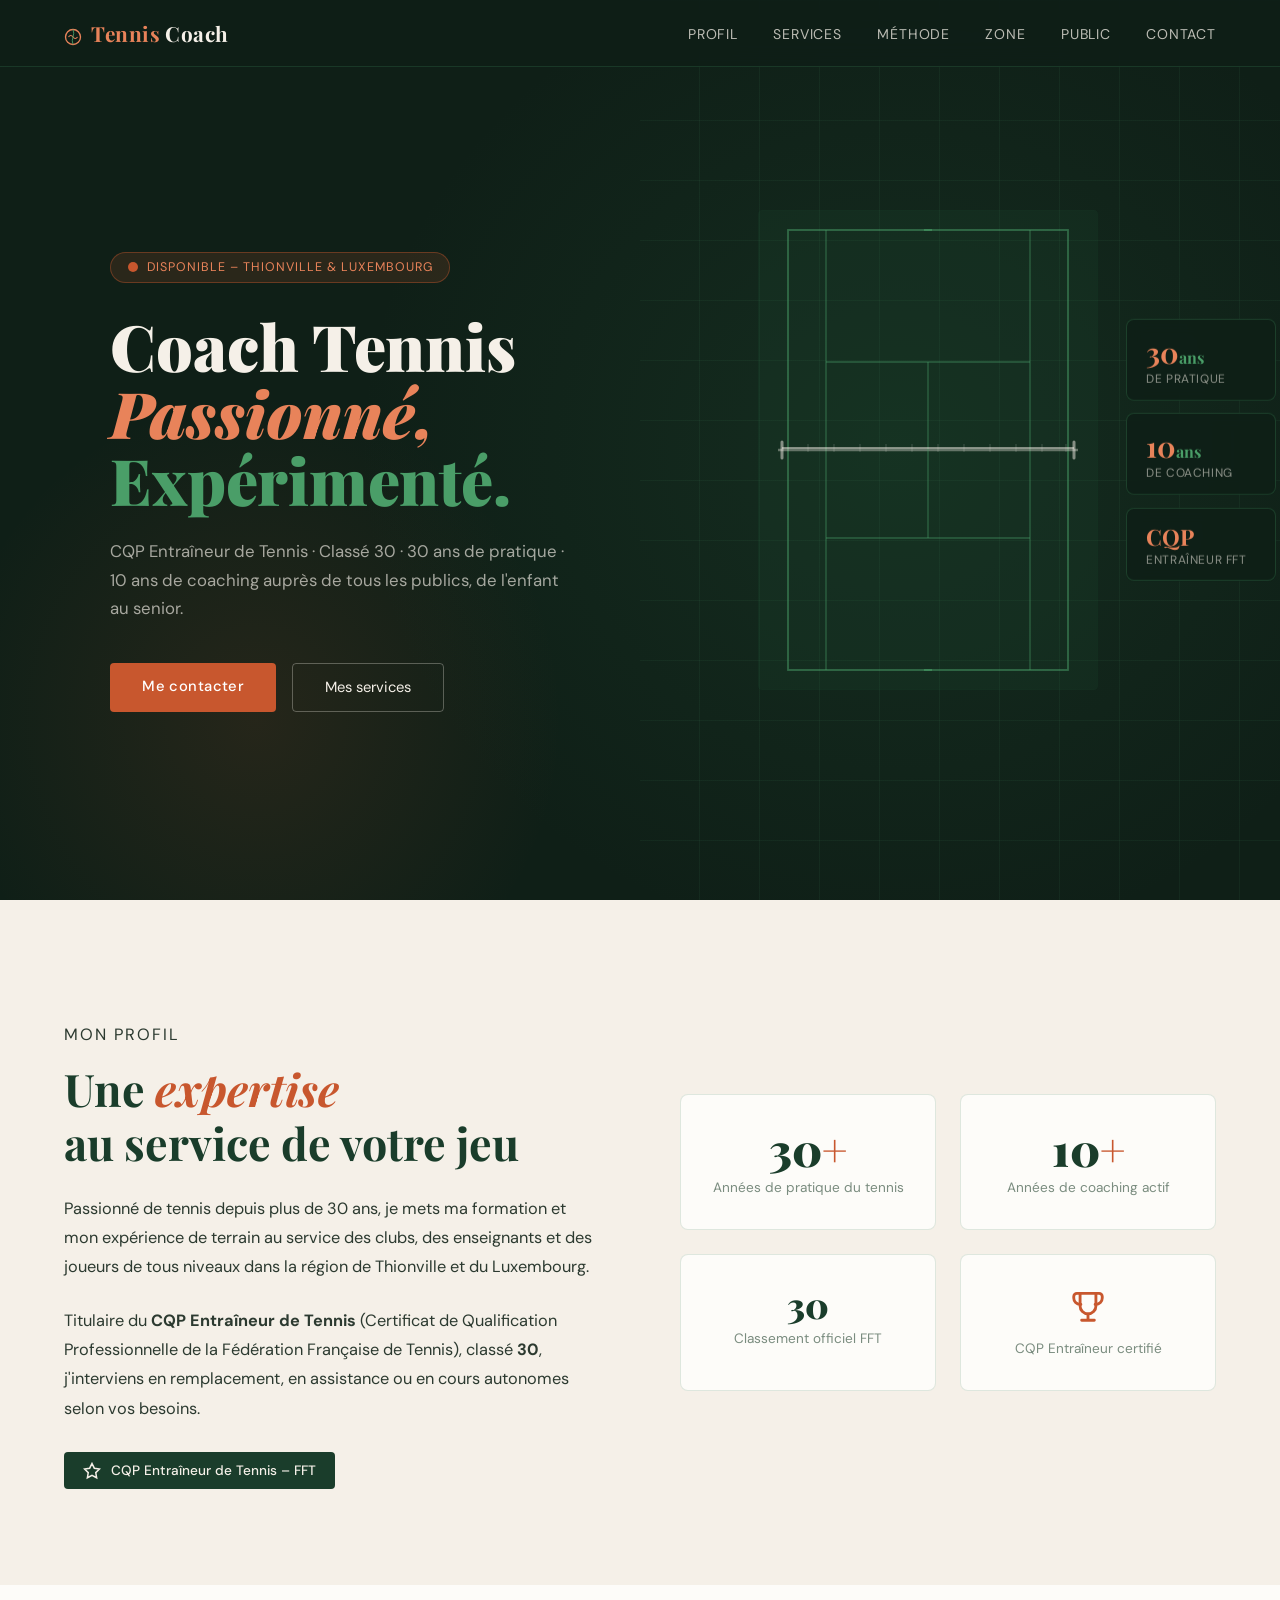
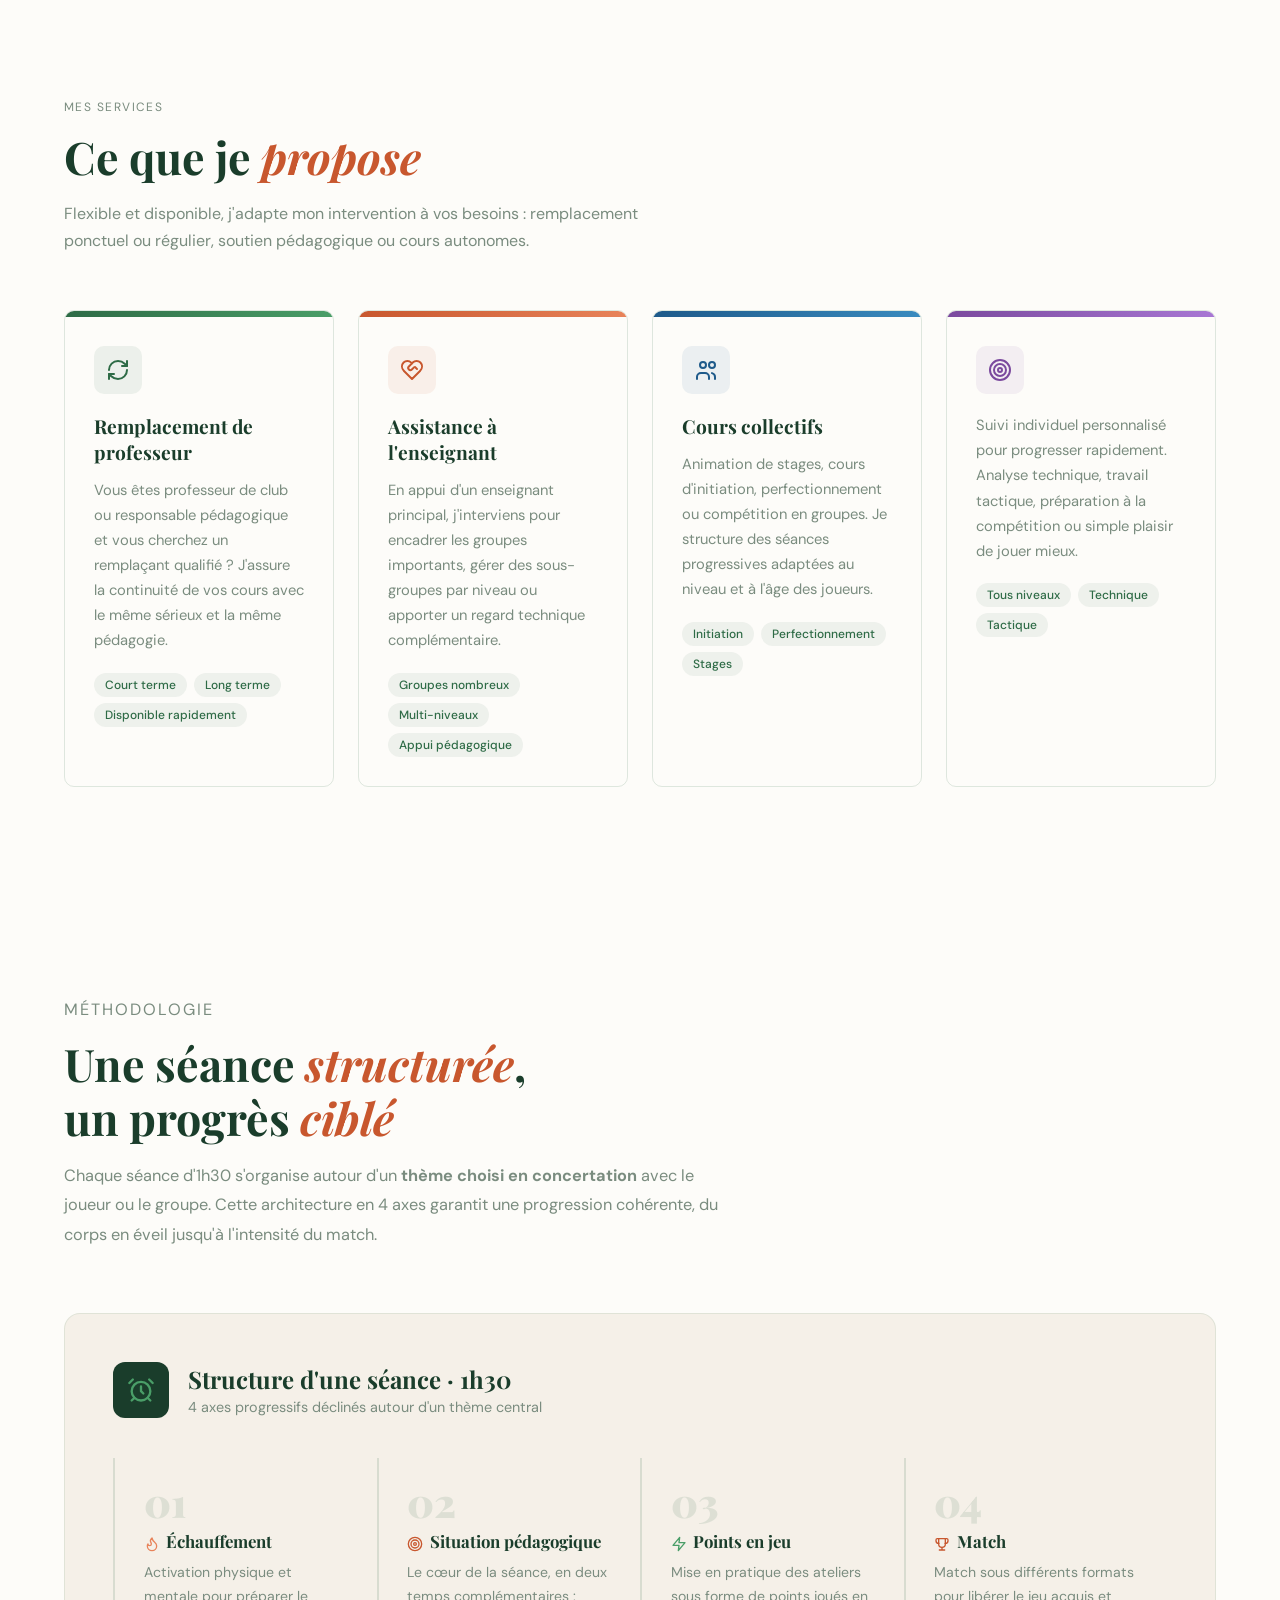
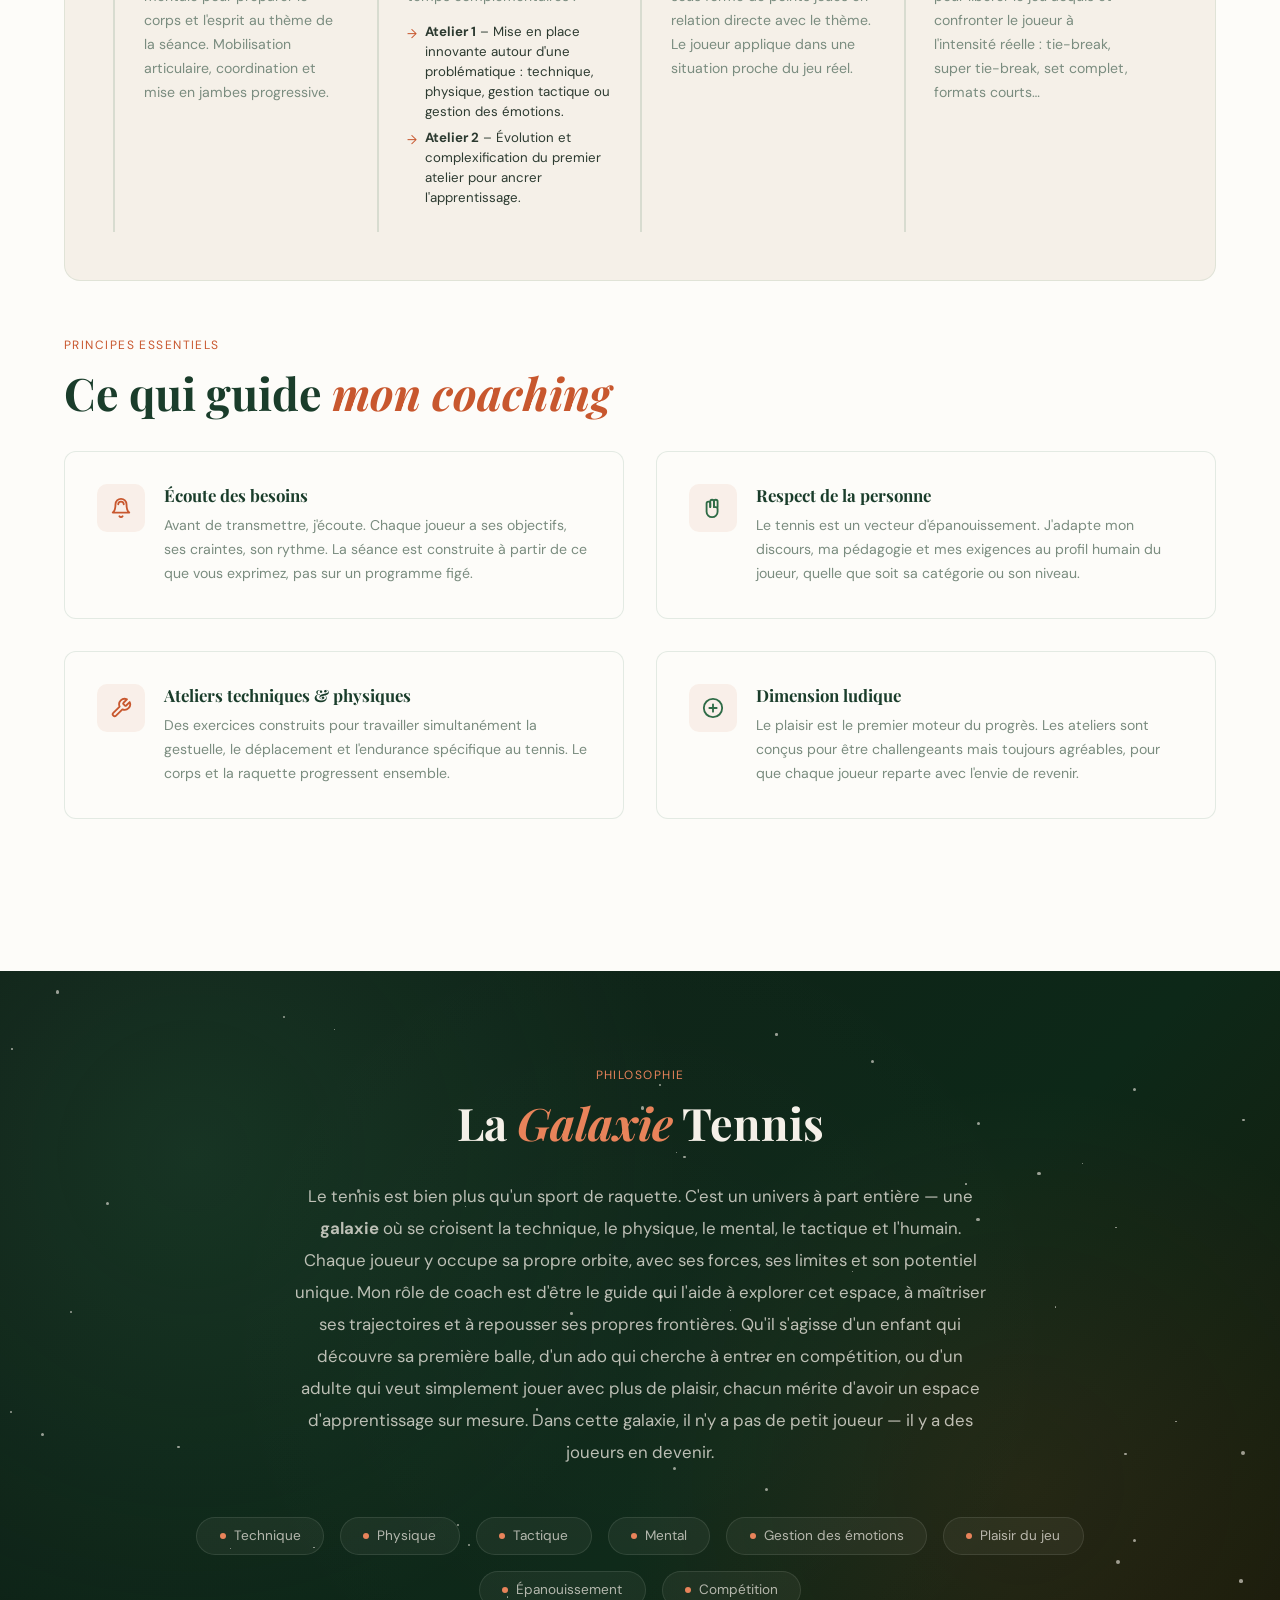
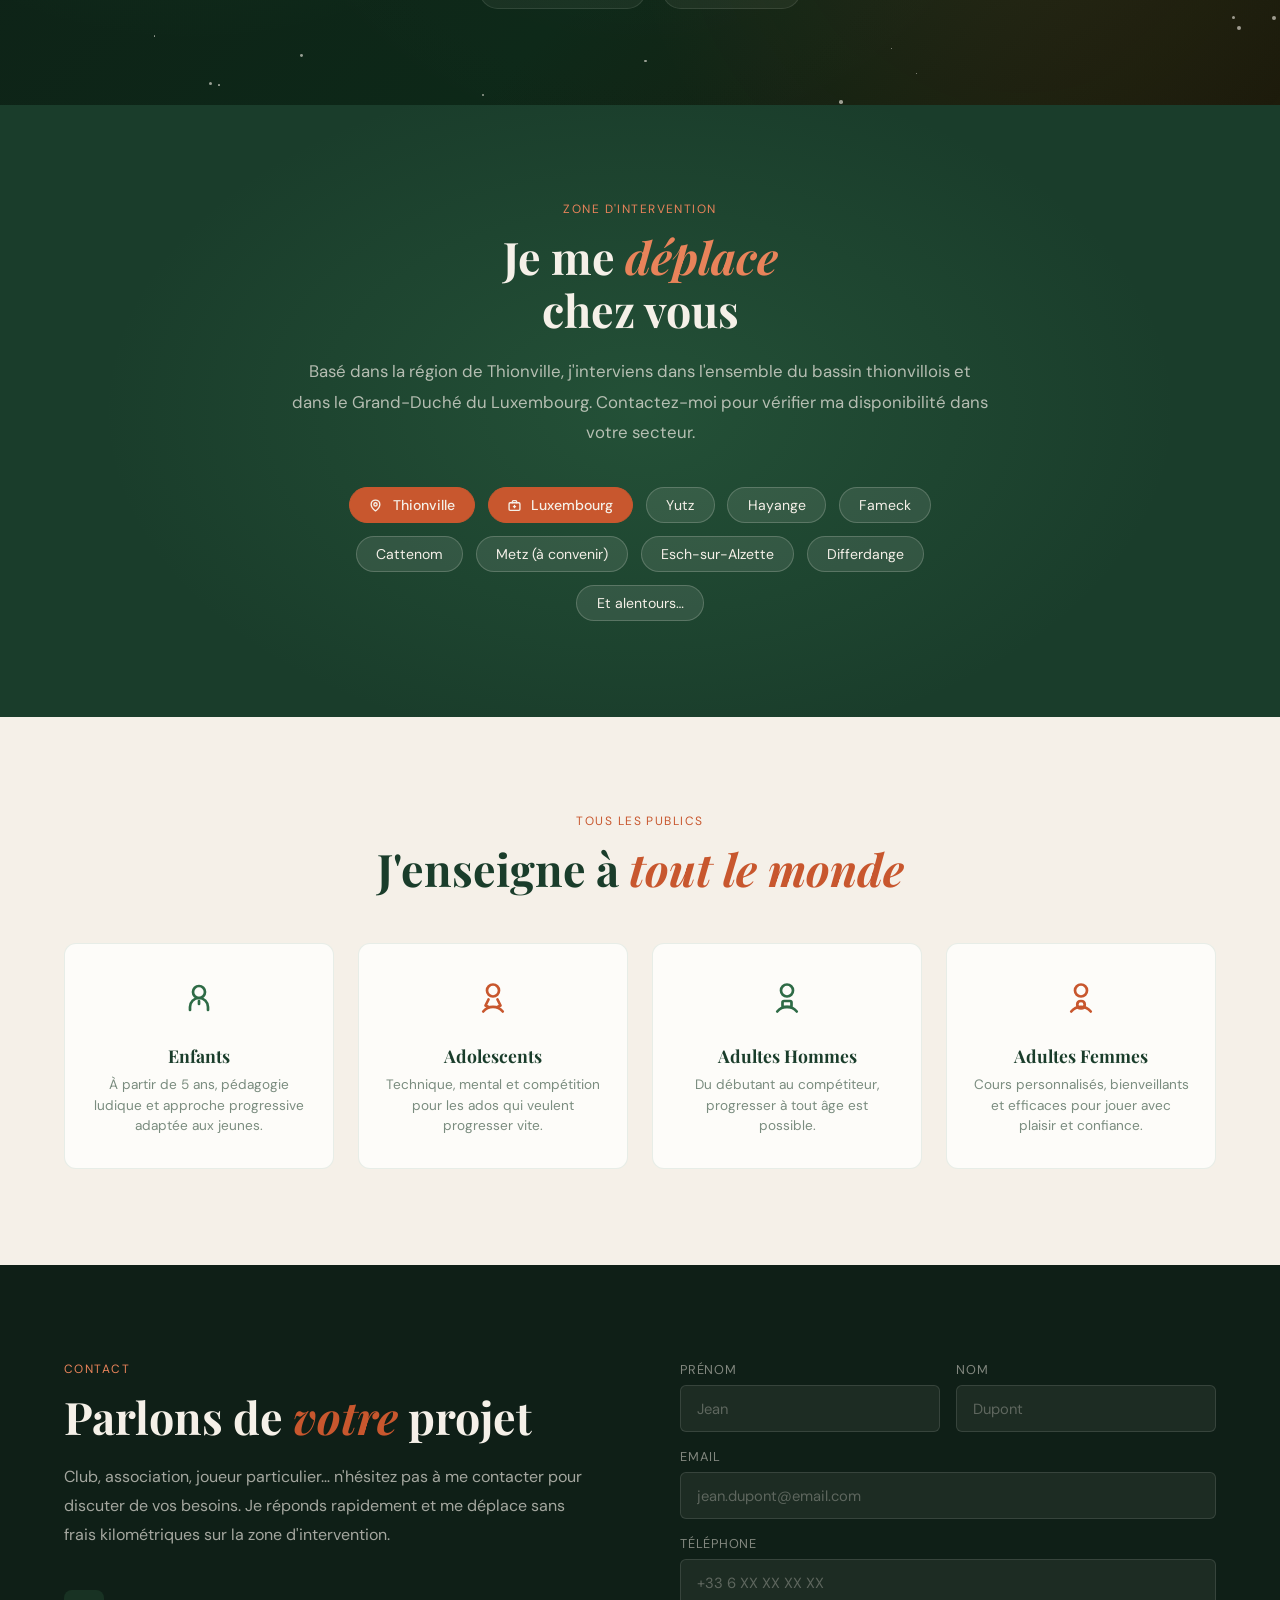
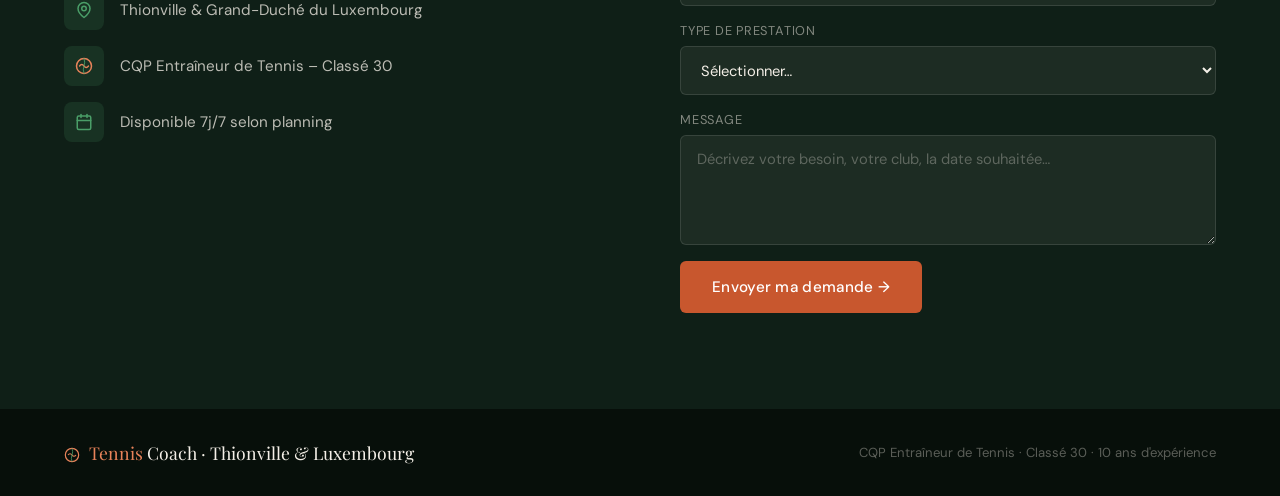
==== coach-tennis .html @ 6a5c9e7c "Add files via upload" ====
<!DOCTYPE html>
<html lang="fr">
<head>
<meta charset="UTF-8">
<meta name="viewport" content="width=device-width, initial-scale=1.0">
<title>Coach Tennis – Thionville & Luxembourg</title>
<link rel="preconnect" href="https://fonts.googleapis.com">
<link href="https://fonts.googleapis.com/css2?family=Playfair+Display:wght@400;700;900&family=DM+Sans:wght@300;400;500&display=swap" rel="stylesheet">
<style>
  :root {
    --green: #1a3d2b;
    --green-mid: #2e6b46;
    --green-light: #4a9e68;
    --clay: #c8572e;
    --clay-light: #e8835a;
    --cream: #f5f0e8;
    --white: #fdfcf9;
    --dark: #0f1f17;
    --text: #2c3a30;
    --muted: #7a8c7f;
  }

  * { margin: 0; padding: 0; box-sizing: border-box; }

  html { scroll-behavior: smooth; }

  body {
    font-family: 'DM Sans', sans-serif;
    background: var(--white);
    color: var(--text);
    overflow-x: hidden;
  }

  /* ── NAV ── */
  nav {
    position: fixed; top: 0; left: 0; right: 0; z-index: 100;
    display: flex; align-items: center; justify-content: space-between;
    padding: 1.2rem 5%;
    background: rgba(15, 31, 23, 0.92);
    backdrop-filter: blur(12px);
    border-bottom: 1px solid rgba(74,158,104,0.2);
  }
  .nav-logo {
    font-family: 'Playfair Display', serif;
    font-size: 1.3rem; font-weight: 700;
    color: var(--cream); letter-spacing: 0.02em;
  }
  .nav-logo span { color: var(--clay-light); }
  .nav-links { display: flex; gap: 2.2rem; list-style: none; }
  .nav-links a {
    color: rgba(245,240,232,0.75);
    text-decoration: none; font-size: 0.88rem;
    letter-spacing: 0.06em; text-transform: uppercase;
    transition: color .25s;
  }
  .nav-links a:hover { color: var(--clay-light); }

  /* ── HERO ── */
  .hero {
    min-height: 100vh;
    background: var(--dark);
    display: grid; grid-template-columns: 1fr 1fr;
    align-items: center; overflow: hidden;
    position: relative;
  }
  .hero::before {
    content: '';
    position: absolute; inset: 0;
    background:
      radial-gradient(ellipse 60% 80% at 70% 50%, rgba(46,107,70,0.18) 0%, transparent 70%),
      radial-gradient(ellipse 40% 60% at 20% 80%, rgba(200,87,46,0.12) 0%, transparent 60%);
  }
  /* Court lines decoration */
  .hero::after {
    content: '';
    position: absolute; right: 0; top: 0; bottom: 0; width: 50%;
    background:
      repeating-linear-gradient(0deg, transparent, transparent 59px, rgba(74,158,104,0.08) 59px, rgba(74,158,104,0.08) 60px),
      repeating-linear-gradient(90deg, transparent, transparent 59px, rgba(74,158,104,0.08) 59px, rgba(74,158,104,0.08) 60px);
  }

  .hero-content {
    padding: 8rem 5% 4rem 8%;
    position: relative; z-index: 2;
  }
  .hero-badge {
    display: inline-flex; align-items: center; gap: 0.5rem;
    background: rgba(200,87,46,0.15);
    border: 1px solid rgba(200,87,46,0.4);
    color: var(--clay-light);
    padding: 0.4rem 1rem; border-radius: 100px;
    font-size: 0.78rem; letter-spacing: 0.08em; text-transform: uppercase;
    margin-bottom: 1.8rem;
    animation: fadeUp 0.8s ease both;
  }
  .hero-title {
    font-family: 'Playfair Display', serif;
    font-size: clamp(2.8rem, 5vw, 5rem);
    font-weight: 900; line-height: 1.05;
    color: var(--cream);
    animation: fadeUp 0.9s 0.1s ease both;
  }
  .hero-title .accent { color: var(--clay-light); font-style: italic; }
  .hero-title .line2 { color: var(--green-light); }

  .hero-sub {
    margin-top: 1.5rem;
    color: rgba(245,240,232,0.65);
    font-size: 1.05rem; line-height: 1.7; max-width: 460px;
    animation: fadeUp 1s 0.2s ease both;
  }
  .hero-cta {
    margin-top: 2.5rem; display: flex; gap: 1rem; flex-wrap: wrap;
    animation: fadeUp 1.1s 0.3s ease both;
  }
  .btn-primary {
    background: var(--clay);
    color: #fff; padding: 0.85rem 2rem;
    border-radius: 4px; text-decoration: none;
    font-size: 0.92rem; font-weight: 500;
    letter-spacing: 0.03em;
    transition: background .25s, transform .2s;
    border: none; cursor: pointer;
  }
  .btn-primary:hover { background: var(--clay-light); transform: translateY(-2px); }
  .btn-secondary {
    background: transparent;
    border: 1px solid rgba(245,240,232,0.3);
    color: var(--cream); padding: 0.85rem 2rem;
    border-radius: 4px; text-decoration: none;
    font-size: 0.92rem; font-weight: 400;
    transition: border-color .25s, background .25s;
  }
  .btn-secondary:hover { border-color: var(--green-light); background: rgba(74,158,104,0.1); }

  .hero-visual {
    position: relative; z-index: 2;
    display: flex; justify-content: center; align-items: center;
    padding: 4rem 5%;
  }
  .hero-court {
    width: 340px; height: 480px;
    border-radius: 4px;
    position: relative;
    animation: fadeIn 1.2s 0.4s ease both;
    overflow: hidden;
  }
  .stat-cards {
    position: absolute; right: -60px; top: 50%;
    transform: translateY(-50%);
    display: flex; flex-direction: column; gap: 0.8rem;
  }
  .stat-card {
    background: rgba(15,31,23,0.85);
    border: 1px solid rgba(74,158,104,0.25);
    padding: 0.8rem 1.2rem; border-radius: 8px;
    backdrop-filter: blur(8px);
    min-width: 150px;
    animation: slideLeft 0.8s ease both;
  }
  .stat-card:nth-child(2) { animation-delay: 0.15s; }
  .stat-card:nth-child(3) { animation-delay: 0.3s; }
  .stat-num {
    font-family: 'Playfair Display', serif;
    font-size: 1.8rem; font-weight: 700;
    color: var(--clay-light);
  }
  .stat-label {
    font-size: 0.75rem; color: rgba(245,240,232,0.55);
    text-transform: uppercase; letter-spacing: 0.05em;
  }

  /* ── SECTION BASE ── */
  section { padding: 6rem 5%; }

  .section-label {
    font-size: 0.75rem; text-transform: uppercase;
    letter-spacing: 0.12em; color: var(--clay);
    margin-bottom: 0.8rem;
  }
  .section-title {
    font-family: 'Playfair Display', serif;
    font-size: clamp(2rem, 3.5vw, 3rem);
    font-weight: 700; line-height: 1.2;
    color: var(--green);
  }
  .section-title em { color: var(--clay); font-style: italic; }

  /* ── ABOUT ── */
  .about {
    background: var(--cream);
    display: grid; grid-template-columns: 1fr 1fr;
    gap: 5rem; align-items: center;
  }
  .about-text p {
    margin-top: 1.5rem; line-height: 1.8;
    color: var(--text); font-size: 1.02rem;
  }
  .diplome-badge {
    display: inline-flex; align-items: center; gap: 0.6rem;
    background: var(--green);
    color: var(--cream); padding: 0.6rem 1.2rem;
    border-radius: 4px; font-size: 0.85rem; font-weight: 500;
    margin-top: 1.8rem;
  }
  .diplome-badge svg { flex-shrink: 0; }

  .about-stats {
    display: grid; grid-template-columns: 1fr 1fr; gap: 1.5rem;
  }
  .about-stat {
    background: var(--white);
    border: 1px solid rgba(46,107,70,0.15);
    padding: 2rem 1.5rem; border-radius: 8px;
    text-align: center;
    transition: transform .25s, box-shadow .25s;
  }
  .about-stat:hover {
    transform: translateY(-4px);
    box-shadow: 0 12px 30px rgba(46,107,70,0.12);
  }
  .about-stat-num {
    font-family: 'Playfair Display', serif;
    font-size: 2.8rem; font-weight: 900;
    color: var(--green); line-height: 1;
  }
  .about-stat-unit { color: var(--clay); }
  .about-stat-desc {
    margin-top: 0.4rem; font-size: 0.85rem;
    color: var(--muted); line-height: 1.4;
  }

  /* ── SERVICES ── */
  .services { background: var(--white); }
  .services-intro { max-width: 600px; margin-bottom: 3.5rem; }
  .services-intro p { margin-top: 1rem; color: var(--muted); line-height: 1.7; }

  .services-grid {
    display: grid;
    grid-template-columns: repeat(auto-fit, minmax(260px, 1fr));
    gap: 1.5rem;
  }
  .service-card {
    border: 1px solid rgba(46,107,70,0.15);
    border-radius: 10px; overflow: hidden;
    transition: transform .3s, box-shadow .3s;
    position: relative;
  }
  .service-card:hover {
    transform: translateY(-6px);
    box-shadow: 0 20px 40px rgba(15,31,23,0.1);
  }
  .service-card-top {
    height: 6px;
    background: linear-gradient(90deg, var(--green-mid), var(--green-light));
  }
  .service-card:nth-child(2) .service-card-top {
    background: linear-gradient(90deg, var(--clay), var(--clay-light));
  }
  .service-card:nth-child(3) .service-card-top {
    background: linear-gradient(90deg, #1e5a8a, #3a8bbf);
  }
  .service-card:nth-child(4) .service-card-top {
    background: linear-gradient(90deg, #7b4a9e, #a877d4);
  }
  .service-card-body { padding: 1.8rem; }
  .service-icon {
    width: 48px; height: 48px; border-radius: 10px;
    background: rgba(46,107,70,0.08);
    display: flex; align-items: center; justify-content: center;
    font-size: 1.4rem; margin-bottom: 1.2rem;
  }
  .service-card:nth-child(2) .service-icon { background: rgba(200,87,46,0.08); }
  .service-card:nth-child(3) .service-icon { background: rgba(30,90,138,0.08); }
  .service-card:nth-child(4) .service-icon { background: rgba(123,74,158,0.08); }
  .service-name {
    font-family: 'Playfair Display', serif;
    font-size: 1.2rem; font-weight: 700;
    color: var(--green); margin-bottom: 0.8rem;
  }
  .service-desc { font-size: 0.92rem; color: var(--muted); line-height: 1.7; }
  .service-tags {
    display: flex; flex-wrap: wrap; gap: 0.4rem;
    margin-top: 1.2rem;
  }
  .tag {
    background: rgba(46,107,70,0.07);
    color: var(--green-mid);
    padding: 0.25rem 0.7rem; border-radius: 100px;
    font-size: 0.75rem; font-weight: 500;
  }

  /* ── ZONE ── */
  .zone {
    background: var(--green);
    color: var(--cream);
    text-align: center;
    position: relative; overflow: hidden;
  }
  .zone::before {
    content: '';
    position: absolute; inset: 0;
    background: radial-gradient(ellipse 60% 80% at 50% 50%, rgba(74,158,104,0.2), transparent 70%);
  }
  .zone .section-title { color: var(--cream); }
  .zone .section-title em { color: var(--clay-light); }
  .zone-content { position: relative; z-index: 1; max-width: 700px; margin: 0 auto; }
  .zone-desc {
    margin-top: 1.2rem; color: rgba(245,240,232,0.7);
    line-height: 1.8; font-size: 1.05rem;
  }
  .zone-cities {
    display: flex; flex-wrap: wrap; justify-content: center;
    gap: 0.8rem; margin-top: 2.5rem;
  }
  .city-pill {
    background: rgba(245,240,232,0.1);
    border: 1px solid rgba(245,240,232,0.2);
    color: var(--cream); padding: 0.5rem 1.2rem;
    border-radius: 100px; font-size: 0.88rem;
    display: flex; align-items: center; gap: 0.4rem;
    transition: background .2s;
  }
  .city-pill:hover { background: rgba(245,240,232,0.18); }
  .city-pill.featured {
    background: var(--clay);
    border-color: var(--clay);
    font-weight: 500;
  }

  /* ── PUBLIC ── */
  .public { background: var(--cream); }
  .public-grid {
    display: grid; grid-template-columns: repeat(auto-fit, minmax(200px, 1fr));
    gap: 1.5rem; margin-top: 3rem;
  }
  .public-card {
    background: var(--white); border-radius: 12px;
    padding: 2rem 1.5rem; text-align: center;
    border: 1px solid rgba(46,107,70,0.1);
    transition: transform .25s;
  }
  .public-card:hover { transform: translateY(-4px); }
  .public-emoji { font-size: 2.5rem; margin-bottom: 1rem; }
  .public-name {
    font-family: 'Playfair Display', serif;
    font-size: 1.1rem; color: var(--green); font-weight: 700;
    margin-bottom: 0.5rem;
  }
  .public-desc { font-size: 0.85rem; color: var(--muted); line-height: 1.5; }

  /* ── CONTACT ── */
  .contact {
    background: var(--dark);
    color: var(--cream);
  }
  .contact-wrapper {
    display: grid; grid-template-columns: 1fr 1fr;
    gap: 5rem; align-items: start;
  }
  .contact .section-title { color: var(--cream); }
  .contact-lead {
    margin-top: 1.2rem; color: rgba(245,240,232,0.65);
    line-height: 1.8;
  }
  .contact-info { margin-top: 2.5rem; display: flex; flex-direction: column; gap: 1rem; }
  .contact-item {
    display: flex; align-items: center; gap: 1rem;
    color: rgba(245,240,232,0.75); font-size: 0.95rem;
  }
  .contact-icon {
    width: 40px; height: 40px; border-radius: 8px;
    background: rgba(74,158,104,0.15);
    display: flex; align-items: center; justify-content: center;
    font-size: 1rem; flex-shrink: 0;
  }
  .contact-form {
    display: flex; flex-direction: column; gap: 1rem;
  }
  .form-row { display: grid; grid-template-columns: 1fr 1fr; gap: 1rem; }
  .form-group { display: flex; flex-direction: column; gap: 0.4rem; }
  .form-group label {
    font-size: 0.8rem; text-transform: uppercase;
    letter-spacing: 0.06em; color: rgba(245,240,232,0.5);
  }
  .form-group input,
  .form-group select,
  .form-group textarea {
    background: rgba(245,240,232,0.06);
    border: 1px solid rgba(245,240,232,0.12);
    color: var(--cream); padding: 0.8rem 1rem;
    border-radius: 6px; font-family: 'DM Sans', sans-serif;
    font-size: 0.92rem; outline: none;
    transition: border-color .2s;
  }
  .form-group input::placeholder,
  .form-group textarea::placeholder { color: rgba(245,240,232,0.3); }
  .form-group input:focus,
  .form-group select:focus,
  .form-group textarea:focus { border-color: var(--green-light); }
  .form-group select option { background: var(--dark); }
  .form-group textarea { resize: vertical; min-height: 110px; }
  .form-submit {
    background: var(--clay);
    color: #fff; border: none; padding: 1rem 2rem;
    border-radius: 6px; font-family: 'DM Sans', sans-serif;
    font-size: 0.95rem; font-weight: 500; cursor: pointer;
    transition: background .25s, transform .2s;
    align-self: flex-start;
    letter-spacing: 0.02em;
  }
  .form-submit:hover { background: var(--clay-light); transform: translateY(-2px); }

  /* ── FOOTER ── */
  footer {
    background: #070f0a;
    padding: 2rem 5%;
    display: flex; justify-content: space-between; align-items: center;
    flex-wrap: wrap; gap: 1rem;
  }
  footer .logo {
    font-family: 'Playfair Display', serif;
    color: var(--cream); font-size: 1.1rem;
  }
  footer .logo span { color: var(--clay-light); }
  footer p { color: rgba(245,240,232,0.35); font-size: 0.82rem; }

  /* ── ANIMATIONS ── */
  @keyframes fadeUp {
    from { opacity: 0; transform: translateY(24px); }
    to   { opacity: 1; transform: translateY(0); }
  }
  @keyframes fadeIn {
    from { opacity: 0; }
    to   { opacity: 1; }
  }
  @keyframes slideLeft {
    from { opacity: 0; transform: translateX(30px); }
    to   { opacity: 1; transform: translateX(0); }
  }

  /* ── MÉTHODOLOGIE ── */
  .methodologie { background: var(--white); }
  .method-intro { max-width: 680px; margin-bottom: 4rem; }
  .method-intro p { margin-top: 1rem; color: var(--muted); line-height: 1.8; font-size: 1.02rem; }

  .seance-block {
    background: var(--cream);
    border-radius: 16px; padding: 3rem;
    margin-bottom: 3.5rem;
    border: 1px solid rgba(46,107,70,0.1);
  }
  .seance-header {
    display: flex; align-items: center; gap: 1.2rem;
    margin-bottom: 2.5rem;
  }
  .seance-icon-big {
    width: 56px; height: 56px; border-radius: 12px;
    background: var(--green);
    display: flex; align-items: center; justify-content: center;
    font-size: 1.6rem; flex-shrink: 0;
  }
  .seance-header-text h3 {
    font-family: 'Playfair Display', serif;
    font-size: 1.5rem; color: var(--green);
  }
  .seance-header-text p { color: var(--muted); font-size: 0.9rem; margin-top: 0.2rem; }

  .axes-timeline {
    display: grid; grid-template-columns: repeat(auto-fit, minmax(220px, 1fr));
    gap: 0; position: relative;
  }
  .axe-item {
    display: flex; flex-direction: column;
    padding: 1.5rem 1.8rem;
    border-left: 2px solid rgba(46,107,70,0.15);
    position: relative;
    transition: background .2s;
  }
  .axe-item:hover { background: rgba(46,107,70,0.04); border-radius: 8px; }
  .axe-num {
    font-family: 'Playfair Display', serif;
    font-size: 2.5rem; font-weight: 900;
    color: rgba(46,107,70,0.12); line-height: 1;
    margin-bottom: 0.5rem;
  }
  .axe-title {
    font-family: 'Playfair Display', serif;
    font-size: 1.05rem; font-weight: 700;
    color: var(--green); margin-bottom: 0.6rem;
  }
  .axe-title .axe-emoji { margin-right: 0.4rem; }
  .axe-desc { font-size: 0.88rem; color: var(--muted); line-height: 1.7; }
  .axe-sub {
    margin-top: 0.8rem;
    display: flex; flex-direction: column; gap: 0.4rem;
  }
  .axe-sub-item {
    display: flex; align-items: flex-start; gap: 0.5rem;
    font-size: 0.83rem; color: var(--text);
    line-height: 1.5;
  }
  .axe-sub-item::before {
    content: '→';
    color: var(--clay); font-size: 0.8rem; margin-top: 0.1rem; flex-shrink: 0;
  }
  .axe-divider {
    display: flex; align-items: center; justify-content: center;
    padding: 0 0.5rem; color: rgba(46,107,70,0.3);
    font-size: 1.2rem;
  }

  .principes-block {
    display: grid; grid-template-columns: 1fr 1fr;
    gap: 2rem; margin-bottom: 3.5rem;
  }
  .principe-card {
    background: var(--white);
    border: 1px solid rgba(46,107,70,0.12);
    border-radius: 12px; padding: 2rem;
    display: flex; gap: 1.2rem; align-items: flex-start;
    transition: transform .25s, box-shadow .25s;
  }
  .principe-card:hover {
    transform: translateY(-4px);
    box-shadow: 0 16px 32px rgba(46,107,70,0.1);
  }
  .principe-icon {
    width: 48px; height: 48px; border-radius: 10px;
    background: rgba(200,87,46,0.08);
    display: flex; align-items: center; justify-content: center;
    font-size: 1.3rem; flex-shrink: 0;
  }
  .principe-title {
    font-family: 'Playfair Display', serif;
    font-size: 1.05rem; font-weight: 700;
    color: var(--green); margin-bottom: 0.5rem;
  }
  .principe-desc { font-size: 0.88rem; color: var(--muted); line-height: 1.7; }

  /* ── GALAXIE TENNIS ── */
  .galaxie {
    background: linear-gradient(135deg, var(--dark) 0%, #0d2818 60%, #1a1a0a 100%);
    color: var(--cream); position: relative; overflow: hidden;
  }
  .galaxie::before {
    content: '';
    position: absolute; inset: 0;
    background-image:
      radial-gradient(circle at 15% 25%, rgba(74,158,104,0.15) 0%, transparent 40%),
      radial-gradient(circle at 80% 70%, rgba(200,87,46,0.1) 0%, transparent 35%),
      radial-gradient(circle at 50% 50%, rgba(255,255,255,0.02) 0%, transparent 60%);
  }
  /* Stars */
  .galaxie-stars {
    position: absolute; inset: 0; overflow: hidden; pointer-events: none;
  }
  .star {
    position: absolute; border-radius: 50%;
    background: rgba(245,240,232,0.6);
    animation: twinkle 3s infinite alternate;
  }
  @keyframes twinkle {
    from { opacity: 0.2; transform: scale(1); }
    to   { opacity: 0.9; transform: scale(1.4); }
  }

  .galaxie-content { position: relative; z-index: 1; max-width: 900px; margin: 0 auto; }
  .galaxie .section-title { color: var(--cream); text-align: center; }
  .galaxie .section-title em { color: var(--clay-light); }
  .galaxie .section-label { text-align: center; color: var(--clay-light); }

  .galaxie-text {
    margin-top: 2rem; text-align: center;
    color: rgba(245,240,232,0.75); line-height: 1.9; font-size: 1.05rem;
    max-width: 700px; margin-left: auto; margin-right: auto;
  }
  .galaxie-orbs {
    display: flex; flex-wrap: wrap; justify-content: center;
    gap: 1rem; margin-top: 3rem;
  }
  .orb {
    background: rgba(245,240,232,0.05);
    border: 1px solid rgba(245,240,232,0.1);
    border-radius: 100px; padding: 0.6rem 1.4rem;
    font-size: 0.85rem; color: rgba(245,240,232,0.7);
    display: flex; align-items: center; gap: 0.5rem;
    transition: background .2s, border-color .2s;
  }
  .orb:hover { background: rgba(74,158,104,0.15); border-color: rgba(74,158,104,0.4); }
  .orb-dot {
    width: 6px; height: 6px; border-radius: 50%;
    background: var(--clay-light);
  }

  /* ── MOBILE ── */
  @media (max-width: 900px) {
    .hero { grid-template-columns: 1fr; }
    .hero-visual { display: none; }
    .hero-content { padding: 7rem 5% 4rem; }
    .about, .contact-wrapper { grid-template-columns: 1fr; gap: 3rem; }
    .form-row { grid-template-columns: 1fr; }
    .stat-cards { display: none; }
    nav .nav-links { display: none; }
    .principes-block { grid-template-columns: 1fr; }
    .seance-block { padding: 1.8rem; }
  }
</style>
</head>
<body>

<!-- NAV -->
<nav>
  <div class="nav-logo"><svg width="18" height="18" viewBox="0 0 24 24" fill="none" style="vertical-align:middle;margin-right:4px"><circle cx="12" cy="12" r="10" stroke="#e8835a" stroke-width="1.8"/><path d="M6 12 Q9 8 12 12 Q15 16 18 12" stroke="#e8835a" stroke-width="1.6" fill="none"/><path d="M12 2 Q14 7 12 12 Q10 17 12 22" stroke="#4a9e68" stroke-width="1.2" fill="none"/></svg> <span>Tennis</span> Coach</div>
  <ul class="nav-links">
    <li><a href="#about">Profil</a></li>
    <li><a href="#services">Services</a></li>
    <li><a href="#methodologie">Méthode</a></li>
    <li><a href="#zone">Zone</a></li>
    <li><a href="#public">Public</a></li>
    <li><a href="#contact">Contact</a></li>
  </ul>
</nav>

<!-- HERO -->
<section class="hero">
  <div class="hero-content">
    <div class="hero-badge">
      <svg width="12" height="12" viewBox="0 0 12 12" fill="none"><circle cx="6" cy="6" r="5" fill="#c8572e"/></svg>
      Disponible – Thionville & Luxembourg
    </div>
    <h1 class="hero-title">
      Coach Tennis<br>
      <span class="accent">Passionné,</span><br>
      <span class="line2">Expérimenté.</span>
    </h1>
    <p class="hero-sub">
      CQP Entraîneur de Tennis · Classé 30 · 30 ans de pratique · 10 ans de coaching auprès de tous les publics, de l'enfant au senior.
    </p>
    <div class="hero-cta">
      <a href="#contact" class="btn-primary">Me contacter</a>
      <a href="#services" class="btn-secondary">Mes services</a>
    </div>
  </div>
  <div class="hero-visual">
    <div class="hero-court">
      <!-- SVG Tennis Court — vue de dessus, proportions officielles -->
      <svg viewBox="0 0 340 480" xmlns="http://www.w3.org/2000/svg" style="width:100%;height:100%;position:absolute;top:0;left:0;">
        <!-- Fond -->
        <rect width="340" height="480" fill="rgba(46,107,70,0.10)" rx="4"/>

        <!-- Lignes de fond du terrain (effet grille légère) -->
        <rect x="0" y="0" width="340" height="480" fill="none" stroke="rgba(74,158,104,0.08)" stroke-width="0.5"/>

        <!-- Contour extérieur du court (lignes de fond + côtés) -->
        <rect x="30" y="20" width="280" height="440" fill="none" stroke="rgba(74,158,104,0.55)" stroke-width="1.8"/>

        <!-- Lignes de côté doubles (couloir de double) -->
        <!-- Côté gauche intérieur -->
        <line x1="68" y1="20" x2="68" y2="460" stroke="rgba(74,158,104,0.45)" stroke-width="1.4"/>
        <!-- Côté droit intérieur -->
        <line x1="272" y1="20" x2="272" y2="460" stroke="rgba(74,158,104,0.45)" stroke-width="1.4"/>

        <!-- Ligne médiane (milieu horizontal = filet) -->
        <line x1="20" y1="240" x2="320" y2="240" stroke="rgba(245,240,232,0.35)" stroke-width="2.5"/>

        <!-- Lignes de service (parallèles au filet) -->
        <!-- Côté haut -->
        <line x1="68" y1="152" x2="272" y2="152" stroke="rgba(74,158,104,0.45)" stroke-width="1.4"/>
        <!-- Côté bas -->
        <line x1="68" y1="328" x2="272" y2="328" stroke="rgba(74,158,104,0.45)" stroke-width="1.4"/>

        <!-- Ligne centrale de service (verticale, entre les lignes de service) -->
        <line x1="170" y1="152" x2="170" y2="240" stroke="rgba(74,158,104,0.45)" stroke-width="1.4"/>
        <line x1="170" y1="240" x2="170" y2="328" stroke="rgba(74,158,104,0.45)" stroke-width="1.4"/>

        <!-- Marque centrale sur les lignes de fond -->
        <line x1="166" y1="20" x2="174" y2="20" stroke="rgba(74,158,104,0.55)" stroke-width="1.8"/>
        <line x1="166" y1="460" x2="174" y2="460" stroke="rgba(74,158,104,0.55)" stroke-width="1.8"/>

        <!-- FILET -->
        <!-- Poteau gauche -->
        <line x1="24" y1="232" x2="24" y2="248" stroke="rgba(245,240,232,0.5)" stroke-width="3" stroke-linecap="round"/>
        <!-- Poteau droit -->
        <line x1="316" y1="232" x2="316" y2="248" stroke="rgba(245,240,232,0.5)" stroke-width="3" stroke-linecap="round"/>
        <!-- Câble du filet -->
        <line x1="24" y1="238" x2="316" y2="238" stroke="rgba(245,240,232,0.5)" stroke-width="2"/>
        <!-- Mailles du filet (petites lignes verticales) -->
        <line x1="50"  y1="234" x2="50"  y2="242" stroke="rgba(245,240,232,0.2)" stroke-width="1"/>
        <line x1="76"  y1="234" x2="76"  y2="242" stroke="rgba(245,240,232,0.2)" stroke-width="1"/>
        <line x1="102" y1="234" x2="102" y2="242" stroke="rgba(245,240,232,0.2)" stroke-width="1"/>
        <line x1="128" y1="234" x2="128" y2="242" stroke="rgba(245,240,232,0.2)" stroke-width="1"/>
        <line x1="154" y1="234" x2="154" y2="242" stroke="rgba(245,240,232,0.2)" stroke-width="1"/>
        <line x1="180" y1="234" x2="180" y2="242" stroke="rgba(245,240,232,0.2)" stroke-width="1"/>
        <line x1="206" y1="234" x2="206" y2="242" stroke="rgba(245,240,232,0.2)" stroke-width="1"/>
        <line x1="232" y1="234" x2="232" y2="242" stroke="rgba(245,240,232,0.2)" stroke-width="1"/>
        <line x1="258" y1="234" x2="258" y2="242" stroke="rgba(245,240,232,0.2)" stroke-width="1"/>
        <line x1="284" y1="234" x2="284" y2="242" stroke="rgba(245,240,232,0.2)" stroke-width="1"/>
        <line x1="308" y1="234" x2="308" y2="242" stroke="rgba(245,240,232,0.2)" stroke-width="1"/>
      </svg>
    </div>
    <div class="stat-cards">
      <div class="stat-card">
        <div class="stat-num">30<span style="font-size:1rem; color: var(--green-light)">ans</span></div>
        <div class="stat-label">de pratique</div>
      </div>
      <div class="stat-card">
        <div class="stat-num">10<span style="font-size:1rem; color: var(--green-light)">ans</span></div>
        <div class="stat-label">de coaching</div>
      </div>
      <div class="stat-card">
        <div class="stat-num" style="font-size:1.4rem; color: var(--clay-light)">CQP</div>
        <div class="stat-label">Entraîneur FFT</div>
      </div>
    </div>
  </div>
</section>

<!-- ABOUT -->
<section class="about" id="about">
  <div class="about-text">
    <p class="section-label">Mon Profil</p>
    <h2 class="section-title">Une <em>expertise</em><br>au service de votre jeu</h2>
    <p>
      Passionné de tennis depuis plus de 30 ans, je mets ma formation et mon expérience de terrain au service des clubs, des enseignants et des joueurs de tous niveaux dans la région de Thionville et du Luxembourg.
    </p>
    <p>
      Titulaire du <strong>CQP Entraîneur de Tennis</strong> (Certificat de Qualification Professionnelle de la Fédération Française de Tennis), classé <strong>30</strong>, j'interviens en remplacement, en assistance ou en cours autonomes selon vos besoins.
    </p>
    <div class="diplome-badge">
      <svg width="18" height="18" viewBox="0 0 24 24" fill="none" stroke="currentColor" stroke-width="2"><path d="M12 2L15.09 8.26L22 9.27L17 14.14L18.18 21.02L12 17.77L5.82 21.02L7 14.14L2 9.27L8.91 8.26L12 2z"/></svg>
      CQP Entraîneur de Tennis – FFT
    </div>
  </div>
  <div class="about-stats">
    <div class="about-stat">
      <div class="about-stat-num">30<span class="about-stat-unit">+</span></div>
      <div class="about-stat-desc">Années de pratique du tennis</div>
    </div>
    <div class="about-stat">
      <div class="about-stat-num">10<span class="about-stat-unit">+</span></div>
      <div class="about-stat-desc">Années de coaching actif</div>
    </div>
    <div class="about-stat">
      <div class="about-stat-num" style="font-size:2.2rem;">30</div>
      <div class="about-stat-desc">Classement officiel FFT</div>
    </div>
    <div class="about-stat">
      <div class="about-stat-num" style="font-size:2.2rem; line-height:1.2;"><svg width="38" height="38" viewBox="0 0 24 24" fill="none" stroke="#c8572e" stroke-width="1.8" stroke-linecap="round" stroke-linejoin="round"><path d="M8 21h8M12 17v4M17 4h2a2 2 0 0 1 2 2v1a4 4 0 0 1-4 4h-.5"/><path d="M7 4H5a2 2 0 0 0-2 2v1a4 4 0 0 0 4 4h.5"/><path d="M7 4h10v8a5 5 0 0 1-10 0V4Z"/></svg></div>
      <div class="about-stat-desc">CQP Entraîneur certifié</div>
    </div>
  </div>
</section>

<!-- SERVICES -->
<section class="services" id="services">
  <div class="services-intro">
    <p class="section-label">Mes Services</p>
    <h2 class="section-title">Ce que je <em>propose</em></h2>
    <p>Flexible et disponible, j'adapte mon intervention à vos besoins : remplacement ponctuel ou régulier, soutien pédagogique ou cours autonomes.</p>
  </div>
  <div class="services-grid">
    <div class="service-card">
      <div class="service-card-top"></div>
      <div class="service-card-body">
        <div class="service-icon"><svg width="24" height="24" viewBox="0 0 24 24" fill="none" stroke="#2e6b46" stroke-width="2" stroke-linecap="round" stroke-linejoin="round"><path d="M3 12a9 9 0 0 1 9-9 9.75 9.75 0 0 1 6.74 2.74L21 8"/><path d="M21 3v5h-5"/><path d="M21 12a9 9 0 0 1-9 9 9.75 9.75 0 0 1-6.74-2.74L3 16"/><path d="M8 16H3v5"/></svg></div>
        <div class="service-name">Remplacement de professeur</div>
        <p class="service-desc">
          Vous êtes professeur de club ou responsable pédagogique et vous cherchez un remplaçant qualifié ? J'assure la continuité de vos cours avec le même sérieux et la même pédagogie.
        </p>
        <div class="service-tags">
          <span class="tag">Court terme</span>
          <span class="tag">Long terme</span>
          <span class="tag">Disponible rapidement</span>
        </div>
      </div>
    </div>
    <div class="service-card">
      <div class="service-card-top"></div>
      <div class="service-card-body">
        <div class="service-icon"><svg width="24" height="24" viewBox="0 0 24 24" fill="none" stroke="#c8572e" stroke-width="2" stroke-linecap="round" stroke-linejoin="round"><path d="M20.42 4.58a5.4 5.4 0 0 0-7.65 0l-.77.78-.77-.78a5.4 5.4 0 0 0-7.65 0C1.46 6.7 1.33 10.28 4 13l8 8 8-8c2.67-2.72 2.54-6.3.42-8.42z"/><path d="M12 5.36 8.87 8.5a2.13 2.13 0 0 0 0 3h0a2.13 2.13 0 0 0 3 0l2.13-2.13"/><path d="m15 9 2 2"/></svg></div>
        <div class="service-name">Assistance à l'enseignant</div>
        <p class="service-desc">
          En appui d'un enseignant principal, j'interviens pour encadrer les groupes importants, gérer des sous-groupes par niveau ou apporter un regard technique complémentaire.
        </p>
        <div class="service-tags">
          <span class="tag">Groupes nombreux</span>
          <span class="tag">Multi-niveaux</span>
          <span class="tag">Appui pédagogique</span>
        </div>
      </div>
    </div>
    <div class="service-card">
      <div class="service-card-top"></div>
      <div class="service-card-body">
        <div class="service-icon"><svg width="24" height="24" viewBox="0 0 24 24" fill="none" stroke="#1e5a8a" stroke-width="2" stroke-linecap="round" stroke-linejoin="round"><circle cx="9" cy="7" r="3"/><path d="M3 21v-2a4 4 0 0 1 4-4h4a4 4 0 0 1 4 4v2"/><circle cx="18" cy="7" r="3"/><path d="M21 21v-2a4 4 0 0 0-3-3.87"/></svg></div>
        <div class="service-name">Cours collectifs</div>
        <p class="service-desc">
          Animation de stages, cours d'initiation, perfectionnement ou compétition en groupes. Je structure des séances progressives adaptées au niveau et à l'âge des joueurs.
        </p>
        <div class="service-tags">
          <span class="tag">Initiation</span>
          <span class="tag">Perfectionnement</span>
          <span class="tag">Stages</span>
        </div>
      </div>
    </div>
    <div class="service-card">
      <div class="service-card-top"></div>
      <div class="service-card-body">
        <div class="service-icon"><svg width="24" height="24" viewBox="0 0 24 24" fill="none" stroke="#7b4a9e" stroke-width="2" stroke-linecap="round" stroke-linejoin="round"><circle cx="12" cy="12" r="10"/><circle cx="12" cy="12" r="6"/><circle cx="12" cy="12" r="2"/></svg></div>
        <p class="service-desc">
          Suivi individuel personnalisé pour progresser rapidement. Analyse technique, travail tactique, préparation à la compétition ou simple plaisir de jouer mieux.
        </p>
        <div class="service-tags">
          <span class="tag">Tous niveaux</span>
          <span class="tag">Technique</span>
          <span class="tag">Tactique</span>
        </div>
      </div>
    </div>
  </div>
</section>

<!-- MÉTHODOLOGIE -->
<section class="methodologie" id="methodologie">
  <div class="method-intro">
    <p class="section-label">Méthodologie</p>
    <h2 class="section-title">Une séance <em>structurée</em>,<br>un progrès <em>ciblé</em></h2>
    <p>
      Chaque séance d'1h30 s'organise autour d'un <strong>thème choisi en concertation</strong> avec le joueur ou le groupe. Cette architecture en 4 axes garantit une progression cohérente, du corps en éveil jusqu'à l'intensité du match.
    </p>
  </div>

  <!-- Les 4 axes -->
  <div class="seance-block">
    <div class="seance-header">
      <div class="seance-icon-big"><svg width="28" height="28" viewBox="0 0 24 24" fill="none" stroke="#4a9e68" stroke-width="2" stroke-linecap="round" stroke-linejoin="round"><circle cx="12" cy="13" r="8"/><path d="M12 9v4l2 2"/><path d="M5 3 2 6"/><path d="m22 6-3-3"/><path d="M6.38 18.7 4 21"/><path d="M17.64 18.67 20 21"/></svg></div>
      <div class="seance-header-text">
        <h3>Structure d'une séance · 1h30</h3>
        <p>4 axes progressifs déclinés autour d'un thème central</p>
      </div>
    </div>
    <div class="axes-timeline">
      <div class="axe-item">
        <div class="axe-num">01</div>
        <div class="axe-title"><span class="axe-emoji"><svg width="16" height="16" viewBox="0 0 24 24" fill="none" stroke="#e8835a" stroke-width="2" stroke-linecap="round" stroke-linejoin="round" style="vertical-align:middle"><path d="M8.5 14.5A2.5 2.5 0 0 0 11 12c0-1.38-.5-2-1-3-1.072-2.143-.224-4.054 2-6 .5 2.5 2 4.9 4 6.5 2 1.6 3 3.5 3 5.5a7 7 0 1 1-14 0c0-1.153.433-2.294 1-3a2.5 2.5 0 0 0 2.5 2.5z"/></svg></span>Échauffement</div>
        <p class="axe-desc">
          Activation physique et mentale pour préparer le corps et l'esprit au thème de la séance. Mobilisation articulaire, coordination et mise en jambes progressive.
        </p>
      </div>
      <div class="axe-item">
        <div class="axe-num">02</div>
        <div class="axe-title"><span class="axe-emoji"><svg width="16" height="16" viewBox="0 0 24 24" fill="none" stroke="#c8572e" stroke-width="2" stroke-linecap="round" stroke-linejoin="round" style="vertical-align:middle"><circle cx="12" cy="12" r="10"/><circle cx="12" cy="12" r="6"/><circle cx="12" cy="12" r="2"/></svg></span>Situation pédagogique</div>
        <p class="axe-desc">
          Le cœur de la séance, en deux temps complémentaires :
        </p>
        <div class="axe-sub">
          <div class="axe-sub-item">
            <span><strong>Atelier 1</strong> – Mise en place innovante autour d'une problématique : technique, physique, gestion tactique ou gestion des émotions.</span>
          </div>
          <div class="axe-sub-item">
            <span><strong>Atelier 2</strong> – Évolution et complexification du premier atelier pour ancrer l'apprentissage.</span>
          </div>
        </div>
      </div>
      <div class="axe-item">
        <div class="axe-num">03</div>
        <div class="axe-title"><span class="axe-emoji"><svg width="16" height="16" viewBox="0 0 24 24" fill="none" stroke="#4a9e68" stroke-width="2" stroke-linecap="round" stroke-linejoin="round" style="vertical-align:middle"><path d="M13 2 3 14h9l-1 8 10-12h-9l1-8z"/></svg></span>Points en jeu</div>
        <p class="axe-desc">
          Mise en pratique des ateliers sous forme de points joués en relation directe avec le thème. Le joueur applique dans une situation proche du jeu réel.
        </p>
      </div>
      <div class="axe-item">
        <div class="axe-num">04</div>
        <div class="axe-title"><span class="axe-emoji"><svg width="16" height="16" viewBox="0 0 24 24" fill="none" stroke="#c8572e" stroke-width="2" stroke-linecap="round" stroke-linejoin="round" style="vertical-align:middle"><path d="M8 21h8M12 17v4M17 4h2a2 2 0 0 1 2 2v1a4 4 0 0 1-4 4h-.5"/><path d="M7 4H5a2 2 0 0 0-2 2v1a4 4 0 0 0 4 4h.5"/><path d="M7 4h10v8a5 5 0 0 1-10 0V4Z"/></svg></span>Match</div>
        <p class="axe-desc">
          Match sous différents formats pour libérer le jeu acquis et confronter le joueur à l'intensité réelle : tie-break, super tie-break, set complet, formats courts…
        </p>
      </div>
    </div>
  </div>

  <!-- Principes essentiels -->
  <div>
    <p class="section-label">Principes essentiels</p>
    <h2 class="section-title" style="margin-bottom:2rem;">Ce qui guide <em>mon coaching</em></h2>
    <div class="principes-block">
      <div class="principe-card">
        <div class="principe-icon"><svg width="22" height="22" viewBox="0 0 24 24" fill="none" stroke="#c8572e" stroke-width="2" stroke-linecap="round" stroke-linejoin="round"><path d="M18 8a6 6 0 0 0-12 0c0 7-3 9-3 9h18s-3-2-3-9"/><path d="M9 8a3 3 0 0 1 6 0"/><path d="M13.73 21a2 2 0 0 1-3.46 0"/></svg></div>
        <div>
          <div class="principe-title">Écoute des besoins</div>
          <p class="principe-desc">Avant de transmettre, j'écoute. Chaque joueur a ses objectifs, ses craintes, son rythme. La séance est construite à partir de ce que vous exprimez, pas sur un programme figé.</p>
        </div>
      </div>
      <div class="principe-card">
        <div class="principe-icon"><svg width="22" height="22" viewBox="0 0 24 24" fill="none" stroke="#2e6b46" stroke-width="2" stroke-linecap="round" stroke-linejoin="round"><path d="M17 11V5a2 2 0 0 0-2-2v0a2 2 0 0 0-2 2v6"/><path d="M9 11V7a2 2 0 0 0-2-2v0a2 2 0 0 0-2 2v9a6 6 0 0 0 12 0v-3a2 2 0 0 0-2-2h-1"/><path d="M13 11V5a2 2 0 0 0-2-2v0a2 2 0 0 0-2 2v6"/></svg></div>
        <div>
          <div class="principe-title">Respect de la personne</div>
          <p class="principe-desc">Le tennis est un vecteur d'épanouissement. J'adapte mon discours, ma pédagogie et mes exigences au profil humain du joueur, quelle que soit sa catégorie ou son niveau.</p>
        </div>
      </div>
      <div class="principe-card">
        <div class="principe-icon"><svg width="22" height="22" viewBox="0 0 24 24" fill="none" stroke="#c8572e" stroke-width="2" stroke-linecap="round" stroke-linejoin="round"><path d="M14.7 6.3a1 1 0 0 0 0 1.4l1.6 1.6a1 1 0 0 0 1.4 0l3.77-3.77a6 6 0 0 1-7.94 7.94l-6.91 6.91a2.12 2.12 0 0 1-3-3l6.91-6.91a6 6 0 0 1 7.94-7.94l-3.76 3.76z"/></svg></div>
        <div>
          <div class="principe-title">Ateliers techniques & physiques</div>
          <p class="principe-desc">Des exercices construits pour travailler simultanément la gestuelle, le déplacement et l'endurance spécifique au tennis. Le corps et la raquette progressent ensemble.</p>
        </div>
      </div>
      <div class="principe-card">
        <div class="principe-icon"><svg width="22" height="22" viewBox="0 0 24 24" fill="none" stroke="#2e6b46" stroke-width="2" stroke-linecap="round" stroke-linejoin="round"><circle cx="12" cy="12" r="10"/><path d="M12 8v8"/><path d="M8 12h8"/></svg></div>
        <div>
          <div class="principe-title">Dimension ludique</div>
          <p class="principe-desc">Le plaisir est le premier moteur du progrès. Les ateliers sont conçus pour être challengeants mais toujours agréables, pour que chaque joueur reparte avec l'envie de revenir.</p>
        </div>
      </div>
    </div>
  </div>
</section>

<!-- GALAXIE TENNIS -->
<section class="galaxie" id="galaxie">
  <div class="galaxie-stars" id="galaxie-stars"></div>
  <div class="galaxie-content">
    <p class="section-label">Philosophie</p>
    <h2 class="section-title">La <em>Galaxie</em> Tennis</h2>
    <p class="galaxie-text">
      Le tennis est bien plus qu'un sport de raquette. C'est un univers à part entière — une <strong>galaxie</strong> où se croisent la technique, le physique, le mental, le tactique et l'humain. Chaque joueur y occupe sa propre orbite, avec ses forces, ses limites et son potentiel unique. Mon rôle de coach est d'être le guide qui l'aide à explorer cet espace, à maîtriser ses trajectoires et à repousser ses propres frontières. Qu'il s'agisse d'un enfant qui découvre sa première balle, d'un ado qui cherche à entrer en compétition, ou d'un adulte qui veut simplement jouer avec plus de plaisir, chacun mérite d'avoir un espace d'apprentissage sur mesure. Dans cette galaxie, il n'y a pas de petit joueur — il y a des joueurs en devenir.
    </p>
    <div class="galaxie-orbs">
      <div class="orb"><div class="orb-dot"></div>Technique</div>
      <div class="orb"><div class="orb-dot"></div>Physique</div>
      <div class="orb"><div class="orb-dot"></div>Tactique</div>
      <div class="orb"><div class="orb-dot"></div>Mental</div>
      <div class="orb"><div class="orb-dot"></div>Gestion des émotions</div>
      <div class="orb"><div class="orb-dot"></div>Plaisir du jeu</div>
      <div class="orb"><div class="orb-dot"></div>Épanouissement</div>
      <div class="orb"><div class="orb-dot"></div>Compétition</div>
    </div>
  </div>
</section>

<!-- ZONE -->
<section class="zone" id="zone">
  <div class="zone-content">
    <p class="section-label" style="color: var(--clay-light);">Zone d'intervention</p>
    <h2 class="section-title">Je me <em>déplace</em><br>chez vous</h2>
    <p class="zone-desc">
      Basé dans la région de Thionville, j'interviens dans l'ensemble du bassin thionvillois et dans le Grand-Duché du Luxembourg. Contactez-moi pour vérifier ma disponibilité dans votre secteur.
    </p>
    <div class="zone-cities">
      <div class="city-pill featured"><svg width="13" height="13" viewBox="0 0 24 24" fill="none" stroke="currentColor" stroke-width="2.5" stroke-linecap="round" stroke-linejoin="round" style="vertical-align:middle;margin-right:4px"><path d="M20 10c0 6-8 12-8 12S4 16 4 10a8 8 0 1 1 16 0Z"/><circle cx="12" cy="10" r="3"/></svg>Thionville</div>
      <div class="city-pill featured"><svg width="13" height="13" viewBox="0 0 24 24" fill="none" stroke="currentColor" stroke-width="2.5" stroke-linecap="round" stroke-linejoin="round" style="vertical-align:middle;margin-right:4px"><rect x="2" y="7" width="20" height="14" rx="2"/><path d="M16 7V5a2 2 0 0 0-2-2h-4a2 2 0 0 0-2 2v2"/><line x1="12" y1="12" x2="12" y2="16"/><line x1="10" y1="14" x2="14" y2="14"/></svg>Luxembourg</div>
      <div class="city-pill">Yutz</div>
      <div class="city-pill">Hayange</div>
      <div class="city-pill">Fameck</div>
      <div class="city-pill">Cattenom</div>
      <div class="city-pill">Metz (à convenir)</div>
      <div class="city-pill">Esch-sur-Alzette</div>
      <div class="city-pill">Differdange</div>
      <div class="city-pill">Et alentours…</div>
    </div>
  </div>
</section>

<!-- PUBLIC -->
<section class="public" id="public">
  <div style="text-align:center; margin-bottom:1rem;">
    <p class="section-label">Tous les Publics</p>
    <h2 class="section-title">J'enseigne à <em>tout le monde</em></h2>
  </div>
  <div class="public-grid">
    <div class="public-card">
      <div class="public-emoji"><svg width="36" height="36" viewBox="0 0 24 24" fill="none" stroke="#2e6b46" stroke-width="1.8" stroke-linecap="round" stroke-linejoin="round"><circle cx="12" cy="8" r="4"/><path d="M6 20v-2a6 6 0 0 1 12 0v2"/><path d="M12 14v2"/></svg></div>
      <div class="public-name">Enfants</div>
      <p class="public-desc">À partir de 5 ans, pédagogie ludique et approche progressive adaptée aux jeunes.</p>
    </div>
    <div class="public-card">
      <div class="public-emoji"><svg width="36" height="36" viewBox="0 0 24 24" fill="none" stroke="#c8572e" stroke-width="1.8" stroke-linecap="round" stroke-linejoin="round"><circle cx="12" cy="7" r="4"/><path d="M5.5 21a8.38 8.38 0 0 1 13 0"/><path d="M15 13l2 4-2 1"/><path d="M9 13l-2 4 2 1"/></svg></div>
      <div class="public-name">Adolescents</div>
      <p class="public-desc">Technique, mental et compétition pour les ados qui veulent progresser vite.</p>
    </div>
    <div class="public-card">
      <div class="public-emoji"><svg width="36" height="36" viewBox="0 0 24 24" fill="none" stroke="#2e6b46" stroke-width="1.8" stroke-linecap="round" stroke-linejoin="round"><circle cx="12" cy="7" r="4"/><path d="M5.5 21a8.38 8.38 0 0 1 13 0"/><rect x="9" y="14" width="6" height="4" rx="1"/></svg></div>
      <div class="public-name">Adultes Hommes</div>
      <p class="public-desc">Du débutant au compétiteur, progresser à tout âge est possible.</p>
    </div>
    <div class="public-card">
      <div class="public-emoji"><svg width="36" height="36" viewBox="0 0 24 24" fill="none" stroke="#c8572e" stroke-width="1.8" stroke-linecap="round" stroke-linejoin="round"><circle cx="12" cy="7" r="4"/><path d="M5.5 21a8.38 8.38 0 0 1 13 0"/><path d="M12 14c-1.5 0-2.5 1-2.5 2.5S10.5 19 12 19s2.5-1 2.5-2.5S13.5 14 12 14z"/></svg></div>
      <div class="public-name">Adultes Femmes</div>
      <p class="public-desc">Cours personnalisés, bienveillants et efficaces pour jouer avec plaisir et confiance.</p>
    </div>
  </div>
</section>

<!-- CONTACT -->
<section class="contact" id="contact">
  <div class="contact-wrapper">
    <div>
      <p class="section-label" style="color: var(--clay-light);">Contact</p>
      <h2 class="section-title">Parlons de <em>votre</em> projet</h2>
      <p class="contact-lead">
        Club, association, joueur particulier… n'hésitez pas à me contacter pour discuter de vos besoins. Je réponds rapidement et me déplace sans frais kilométriques sur la zone d'intervention.
      </p>
      <div class="contact-info">
        <div class="contact-item">
          <div class="contact-icon"><svg width="18" height="18" viewBox="0 0 24 24" fill="none" stroke="#4a9e68" stroke-width="2" stroke-linecap="round" stroke-linejoin="round"><path d="M20 10c0 6-8 12-8 12S4 16 4 10a8 8 0 1 1 16 0Z"/><circle cx="12" cy="10" r="3"/></svg></div>
          <span>Thionville & Grand-Duché du Luxembourg</span>
        </div>
        <div class="contact-item">
          <div class="contact-icon"><svg width="18" height="18" viewBox="0 0 24 24" fill="none" stroke="#e8835a" stroke-width="2" stroke-linecap="round" stroke-linejoin="round"><circle cx="12" cy="12" r="10"/><path d="M6 12 Q9 8 12 12 Q15 16 18 12" stroke="#e8835a" stroke-width="1.8" fill="none"/><path d="M12 2 Q14 7 12 12 Q10 17 12 22" stroke="#4a9e68" stroke-width="1.2" fill="none"/></svg></div>
          <span>CQP Entraîneur de Tennis – Classé 30</span>
        </div>
        <div class="contact-item">
          <div class="contact-icon"><svg width="18" height="18" viewBox="0 0 24 24" fill="none" stroke="#4a9e68" stroke-width="2" stroke-linecap="round" stroke-linejoin="round"><rect x="3" y="4" width="18" height="18" rx="2" ry="2"/><line x1="16" y1="2" x2="16" y2="6"/><line x1="8" y1="2" x2="8" y2="6"/><line x1="3" y1="10" x2="21" y2="10"/></svg></div>
          <span>Disponible 7j/7 selon planning</span>
        </div>
      </div>
    </div>
    <form class="contact-form" onsubmit="handleSubmit(event)">
      <div class="form-row">
        <div class="form-group">
          <label>Prénom</label>
          <input type="text" placeholder="Jean">
        </div>
        <div class="form-group">
          <label>Nom</label>
          <input type="text" placeholder="Dupont">
        </div>
      </div>
      <div class="form-group">
        <label>Email</label>
        <input type="email" placeholder="jean.dupont@email.com">
      </div>
      <div class="form-group">
        <label>Téléphone</label>
        <input type="tel" placeholder="+33 6 XX XX XX XX">
      </div>
      <div class="form-group">
        <label>Type de prestation</label>
        <select>
          <option value="">Sélectionner…</option>
          <option>Remplacement de professeur</option>
          <option>Assistance à l'enseignant</option>
          <option>Cours collectifs</option>
          <option>Cours particuliers</option>
          <option>Autre / Renseignement</option>
        </select>
      </div>
      <div class="form-group">
        <label>Message</label>
        <textarea placeholder="Décrivez votre besoin, votre club, la date souhaitée…"></textarea>
      </div>
      <button type="submit" class="form-submit">Envoyer ma demande →</button>
    </form>
  </div>
</section>

<!-- FOOTER -->
<footer>
  <div class="logo"><svg width="16" height="16" viewBox="0 0 24 24" fill="none" style="vertical-align:middle;margin-right:5px"><circle cx="12" cy="12" r="10" stroke="#e8835a" stroke-width="1.8"/><path d="M6 12 Q9 8 12 12 Q15 16 18 12" stroke="#e8835a" stroke-width="1.6" fill="none"/><path d="M12 2 Q14 7 12 12 Q10 17 12 22" stroke="#4a9e68" stroke-width="1.2" fill="none"/></svg> <span>Tennis</span> Coach · Thionville & Luxembourg</div>
  <p>CQP Entraîneur de Tennis · Classé 30 · 10 ans d'expérience</p>
</footer>

<script>
function handleSubmit(e) {
  e.preventDefault();
  const btn = e.target.querySelector('.form-submit');
  btn.textContent = '✓ Message envoyé !';
  btn.style.background = '#2e6b46';
  setTimeout(() => {
    btn.textContent = 'Envoyer ma demande →';
    btn.style.background = '';
    e.target.reset();
  }, 3500);
}

// Generate stars for galaxie section
const starsContainer = document.getElementById('galaxie-stars');
if (starsContainer) {
  for (let i = 0; i < 60; i++) {
    const star = document.createElement('div');
    star.className = 'star';
    const size = Math.random() * 3 + 1;
    star.style.cssText = `
      width: ${size}px; height: ${size}px;
      left: ${Math.random() * 100}%;
      top: ${Math.random() * 100}%;
      animation-delay: ${Math.random() * 4}s;
      animation-duration: ${2 + Math.random() * 3}s;
    `;
    starsContainer.appendChild(star);
  }
}

const observer = new IntersectionObserver((entries) => {
  entries.forEach(entry => {
    if (entry.isIntersecting) {
      entry.target.style.opacity = '1';
      entry.target.style.transform = 'translateY(0)';
    }
  });
}, { threshold: 0.1 });

document.querySelectorAll('.service-card, .about-stat, .public-card, .principe-card, .axe-item').forEach(el => {
  el.style.opacity = '0';
  el.style.transform = 'translateY(20px)';
  el.style.transition = 'opacity 0.5s ease, transform 0.5s ease';
  observer.observe(el);
});
</script>
</body>
</html>
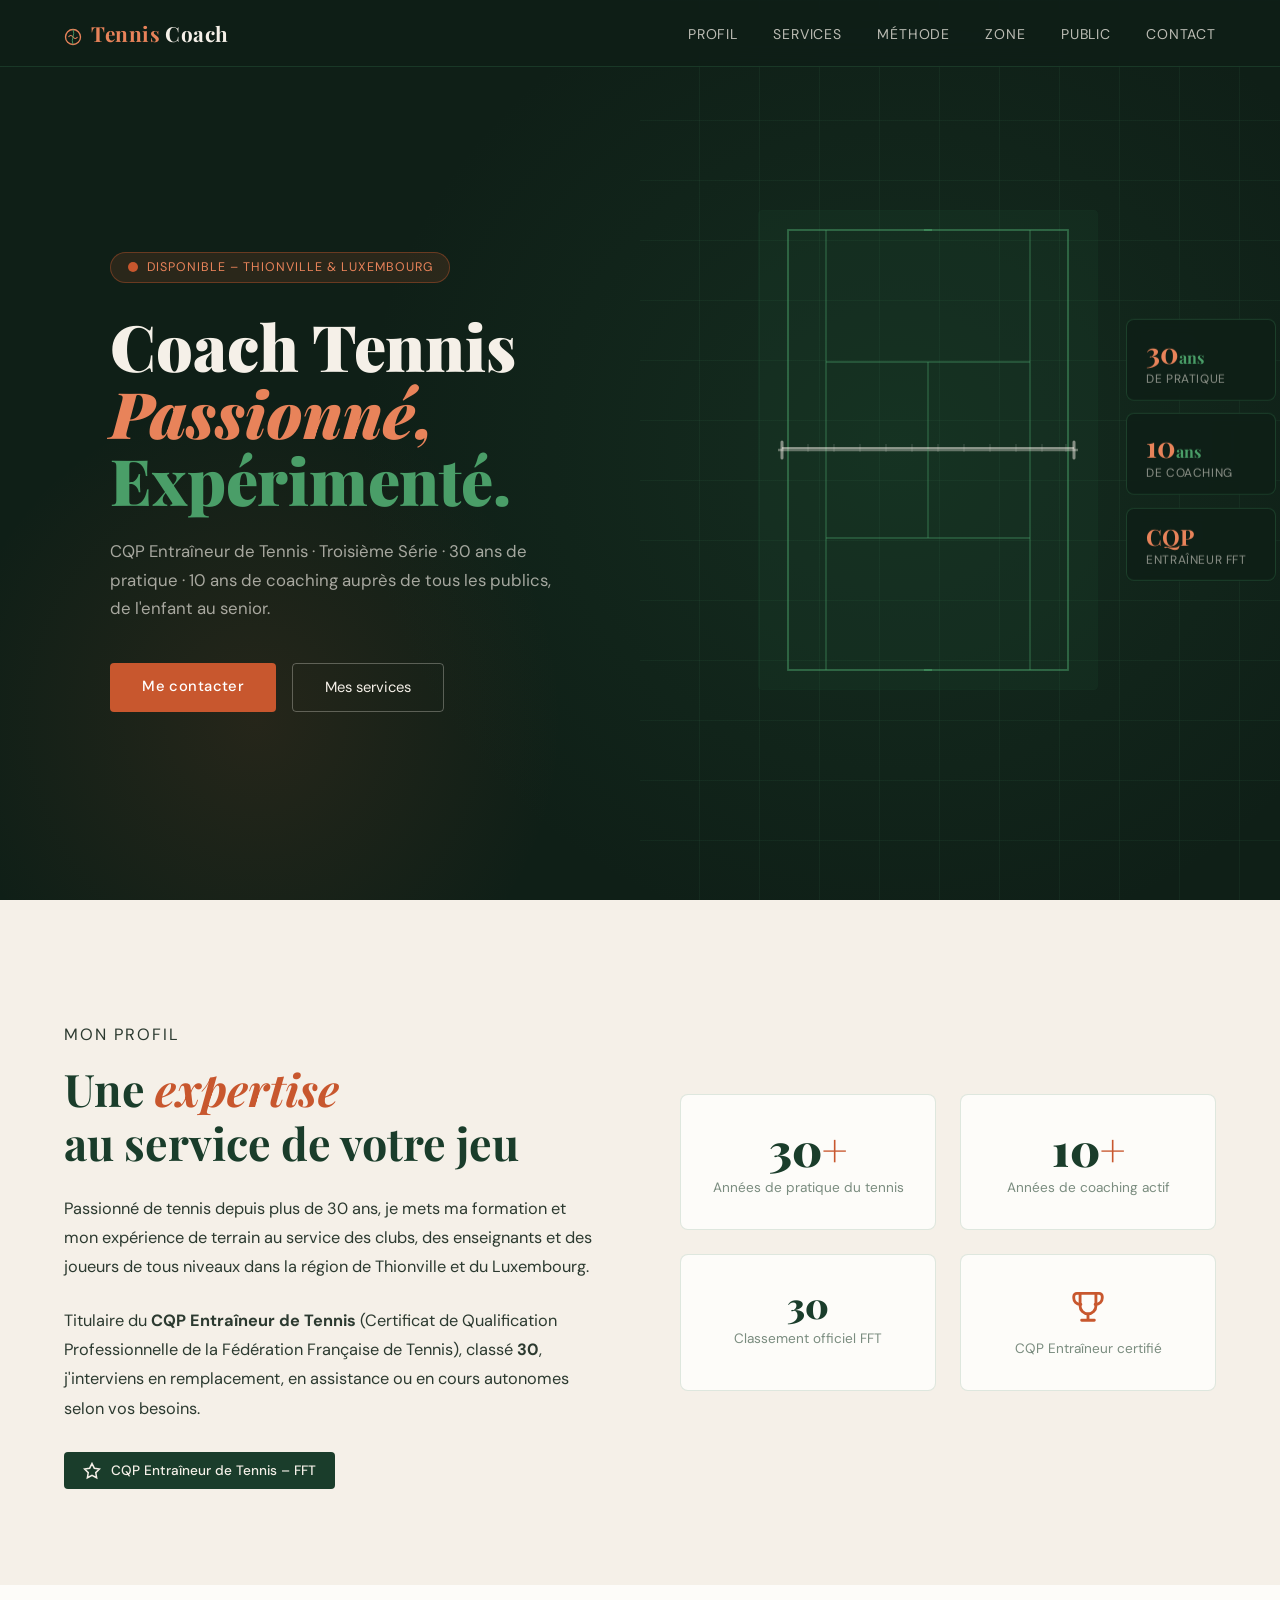
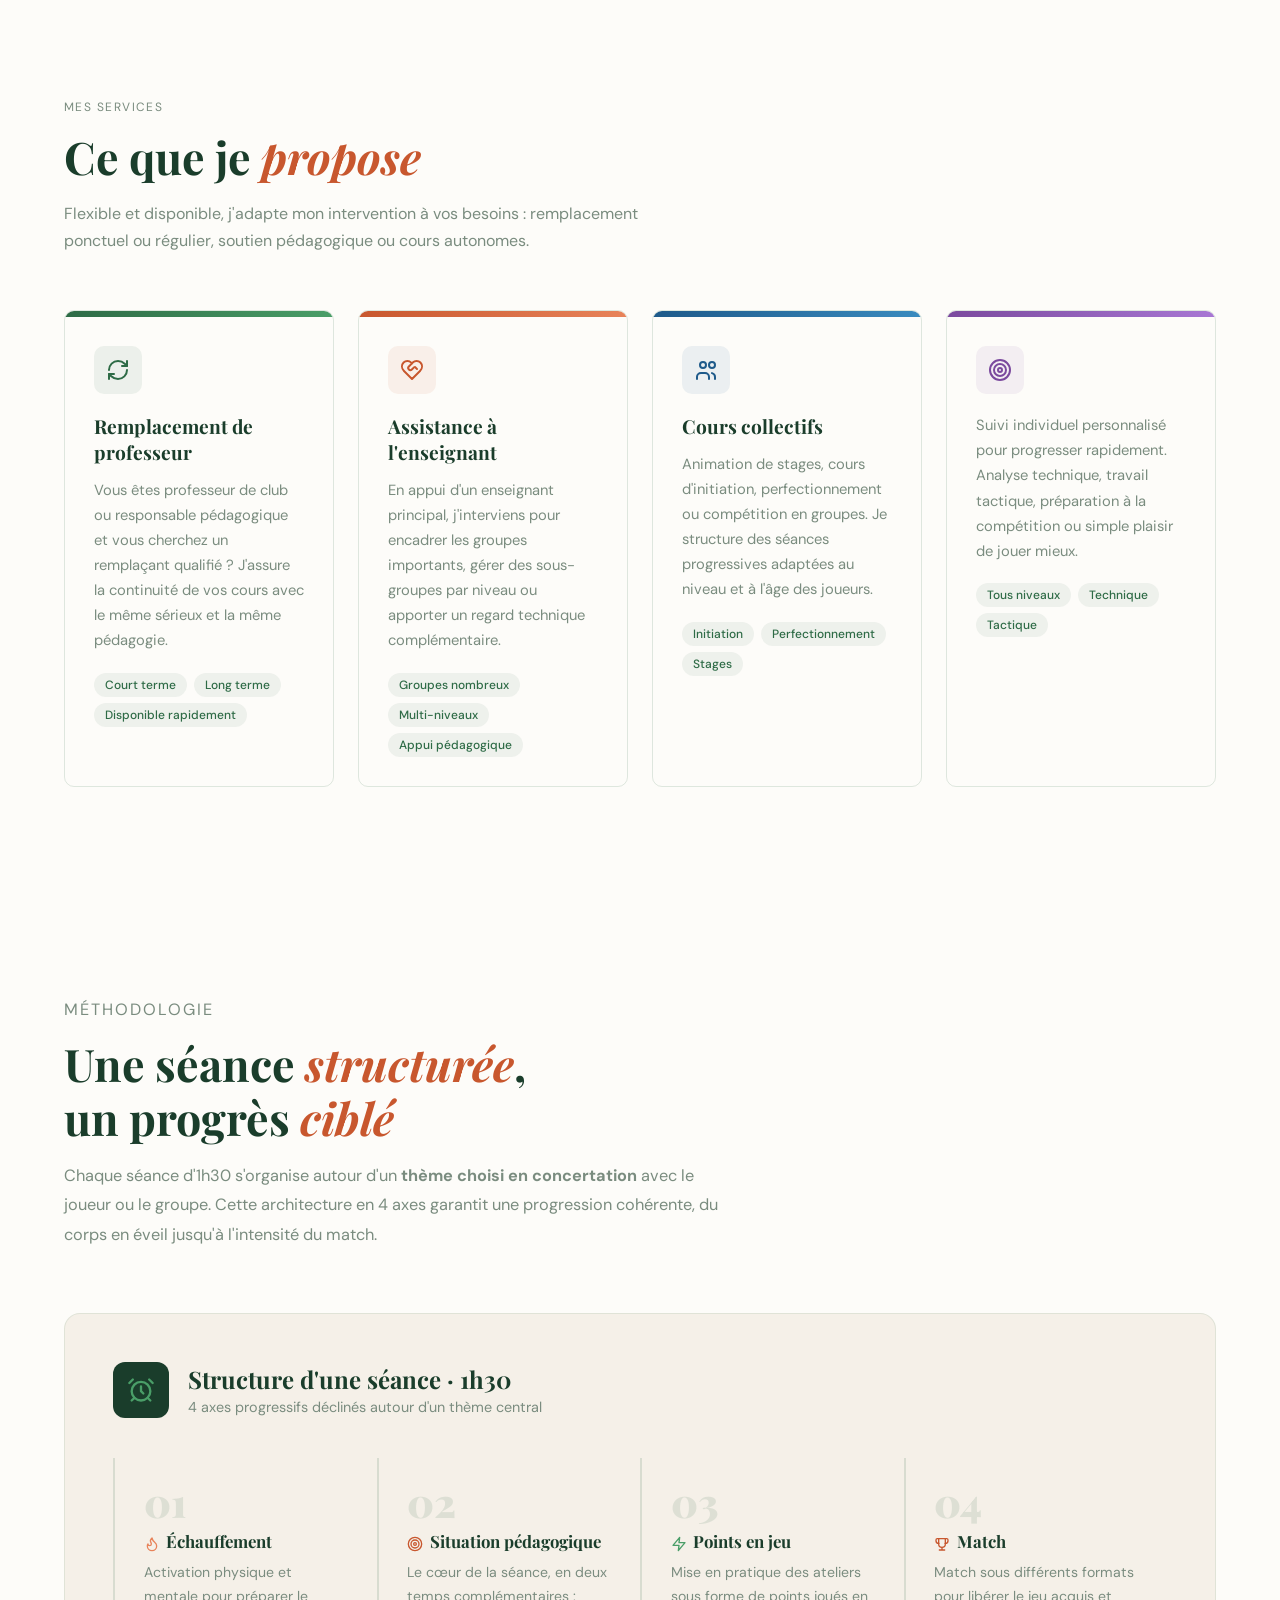
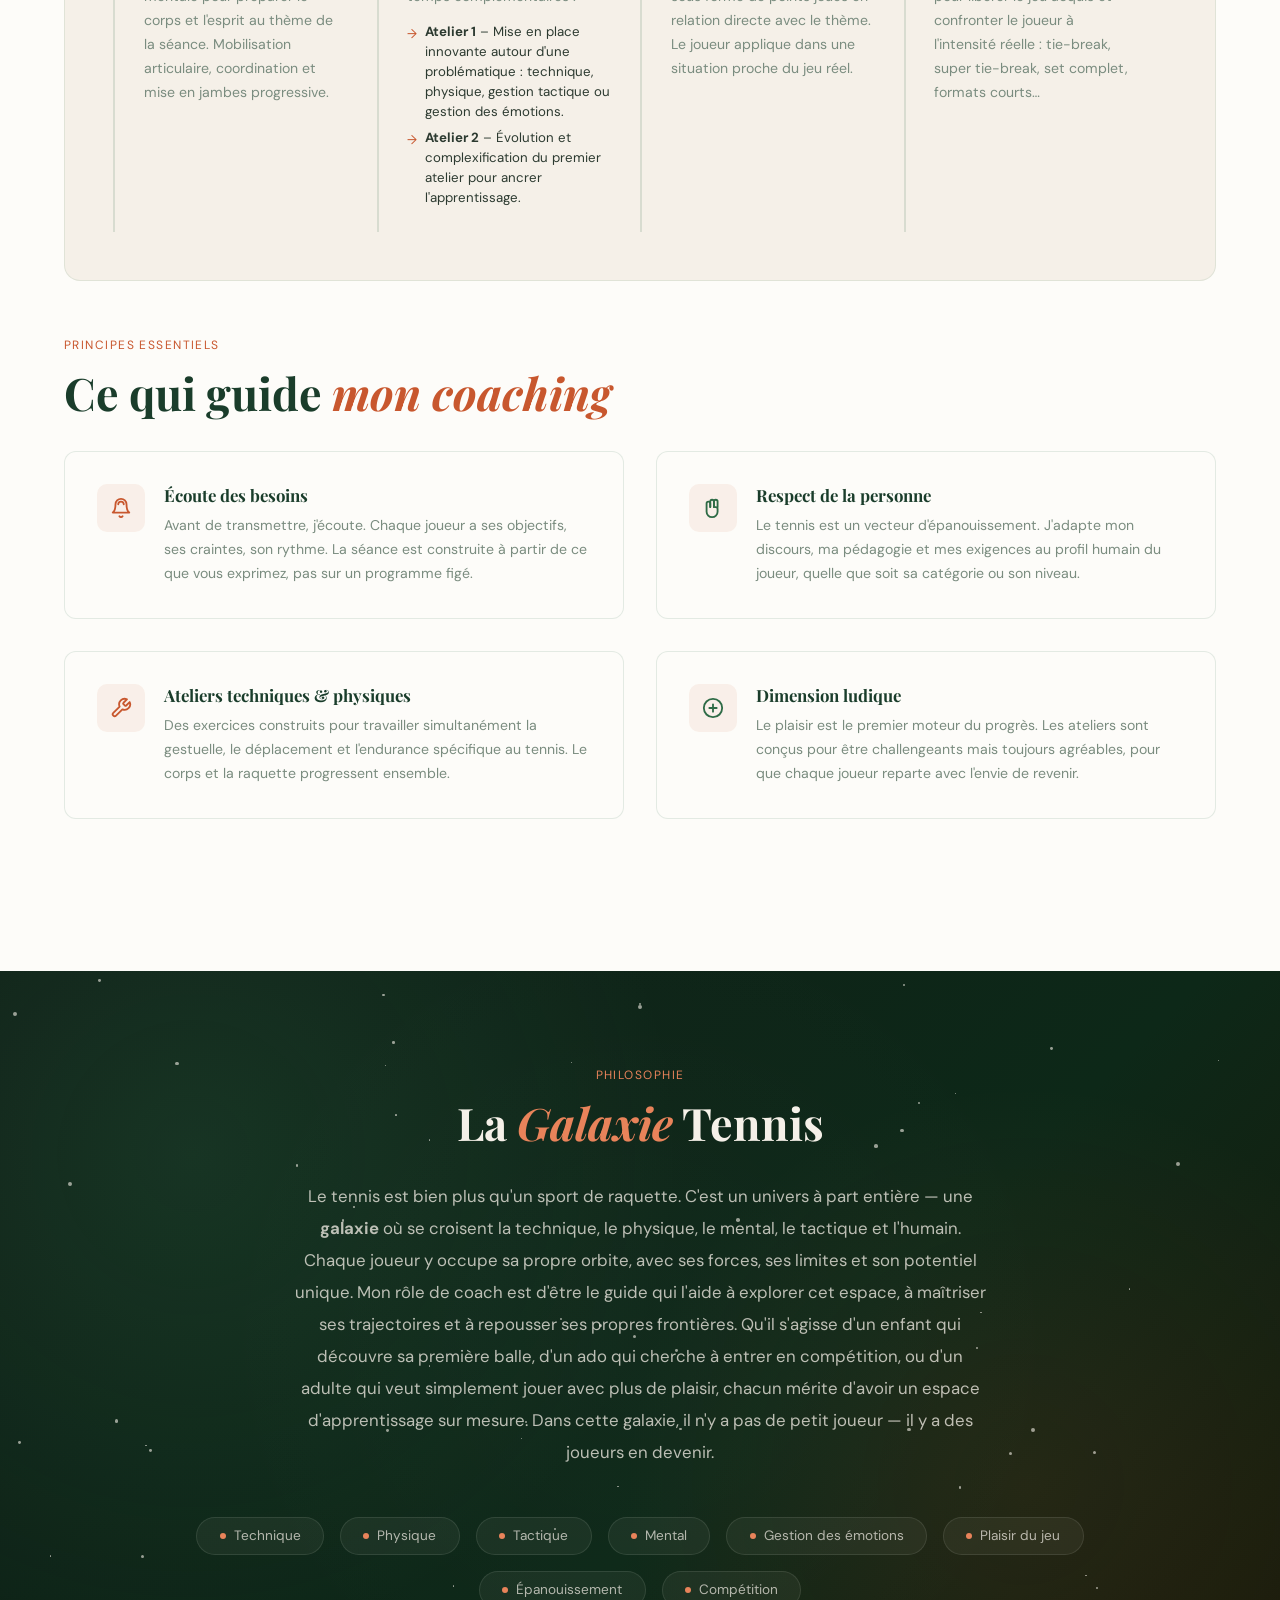
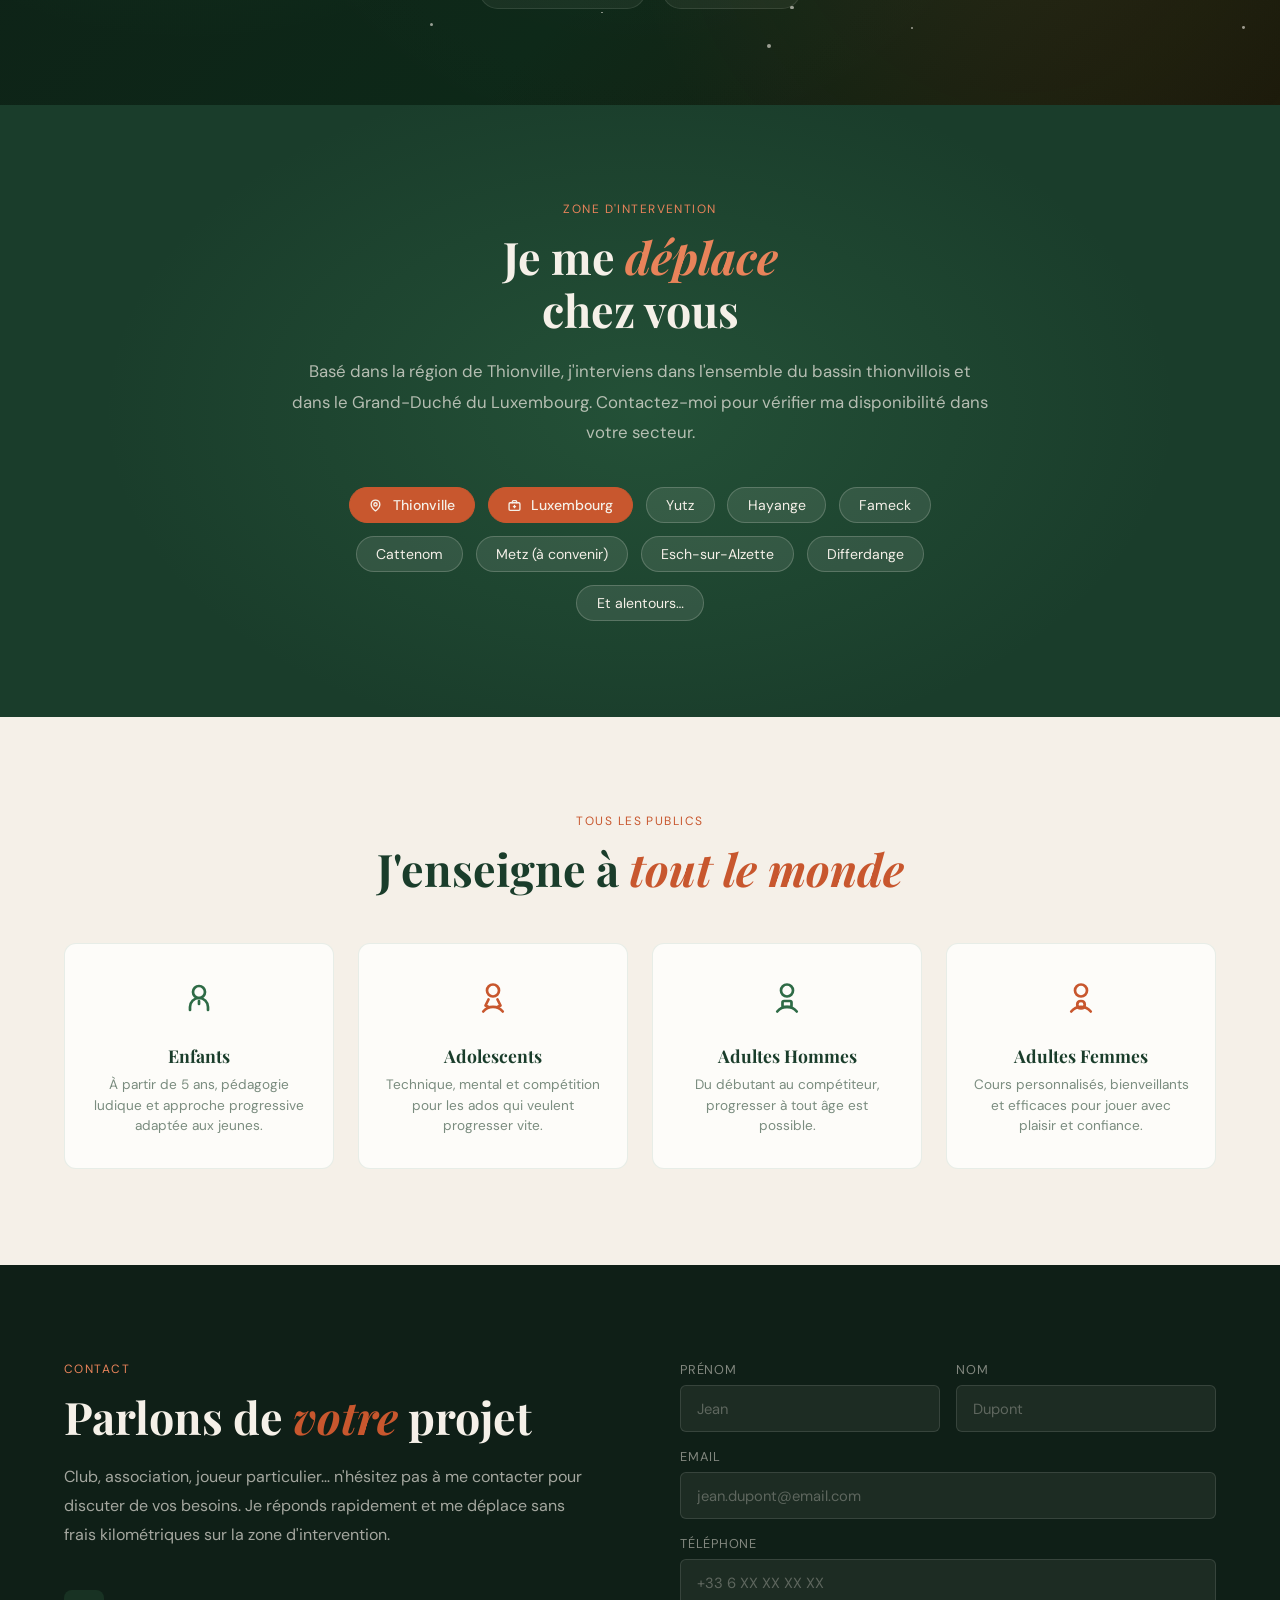
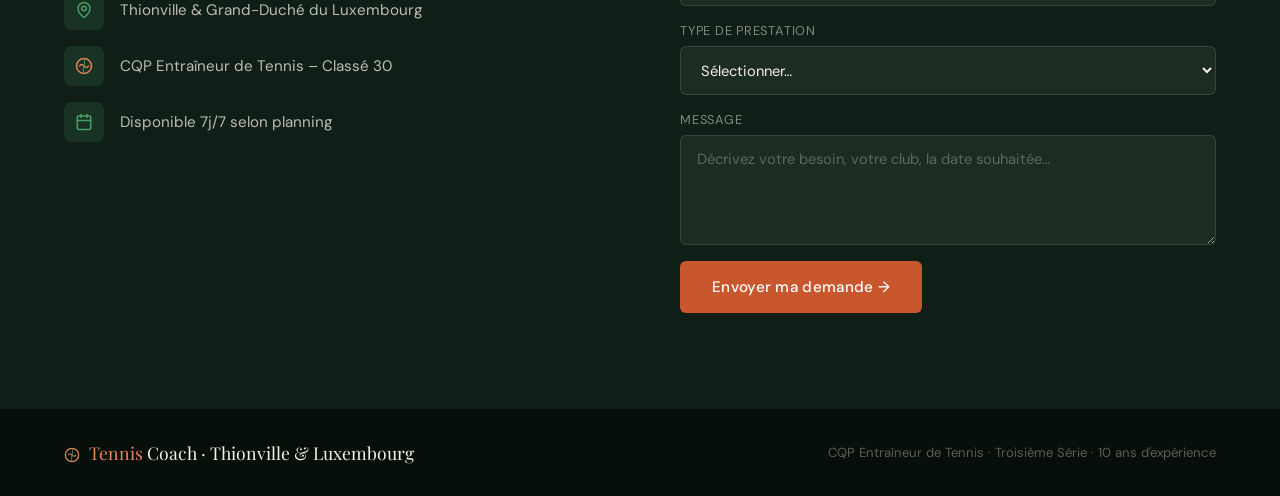
==== commit 20107c90: "Update tennis coach qualifications from 'Classé 30' to 'Troisième Série'" ====
--- a/coach-tennis .html
+++ b/coach-tennis .html
@@ -635,7 +635,7 @@
       <span class="line2">Expérimenté.</span>
     </h1>
     <p class="hero-sub">
-      CQP Entraîneur de Tennis · Classé 30 · 30 ans de pratique · 10 ans de coaching auprès de tous les publics, de l'enfant au senior.
+      CQP Entraîneur de Tennis · Troisième Série · 30 ans de pratique · 10 ans de coaching auprès de tous les publics, de l'enfant au senior.
     </p>
     <div class="hero-cta">
       <a href="#contact" class="btn-primary">Me contacter</a>
@@ -1059,7 +1059,7 @@
 <!-- FOOTER -->
 <footer>
   <div class="logo"><svg width="16" height="16" viewBox="0 0 24 24" fill="none" style="vertical-align:middle;margin-right:5px"><circle cx="12" cy="12" r="10" stroke="#e8835a" stroke-width="1.8"/><path d="M6 12 Q9 8 12 12 Q15 16 18 12" stroke="#e8835a" stroke-width="1.6" fill="none"/><path d="M12 2 Q14 7 12 12 Q10 17 12 22" stroke="#4a9e68" stroke-width="1.2" fill="none"/></svg> <span>Tennis</span> Coach · Thionville & Luxembourg</div>
-  <p>CQP Entraîneur de Tennis · Classé 30 · 10 ans d'expérience</p>
+  <p>CQP Entraîneur de Tennis · Troisième Série · 10 ans d'expérience</p>
 </footer>
 
 <script>
